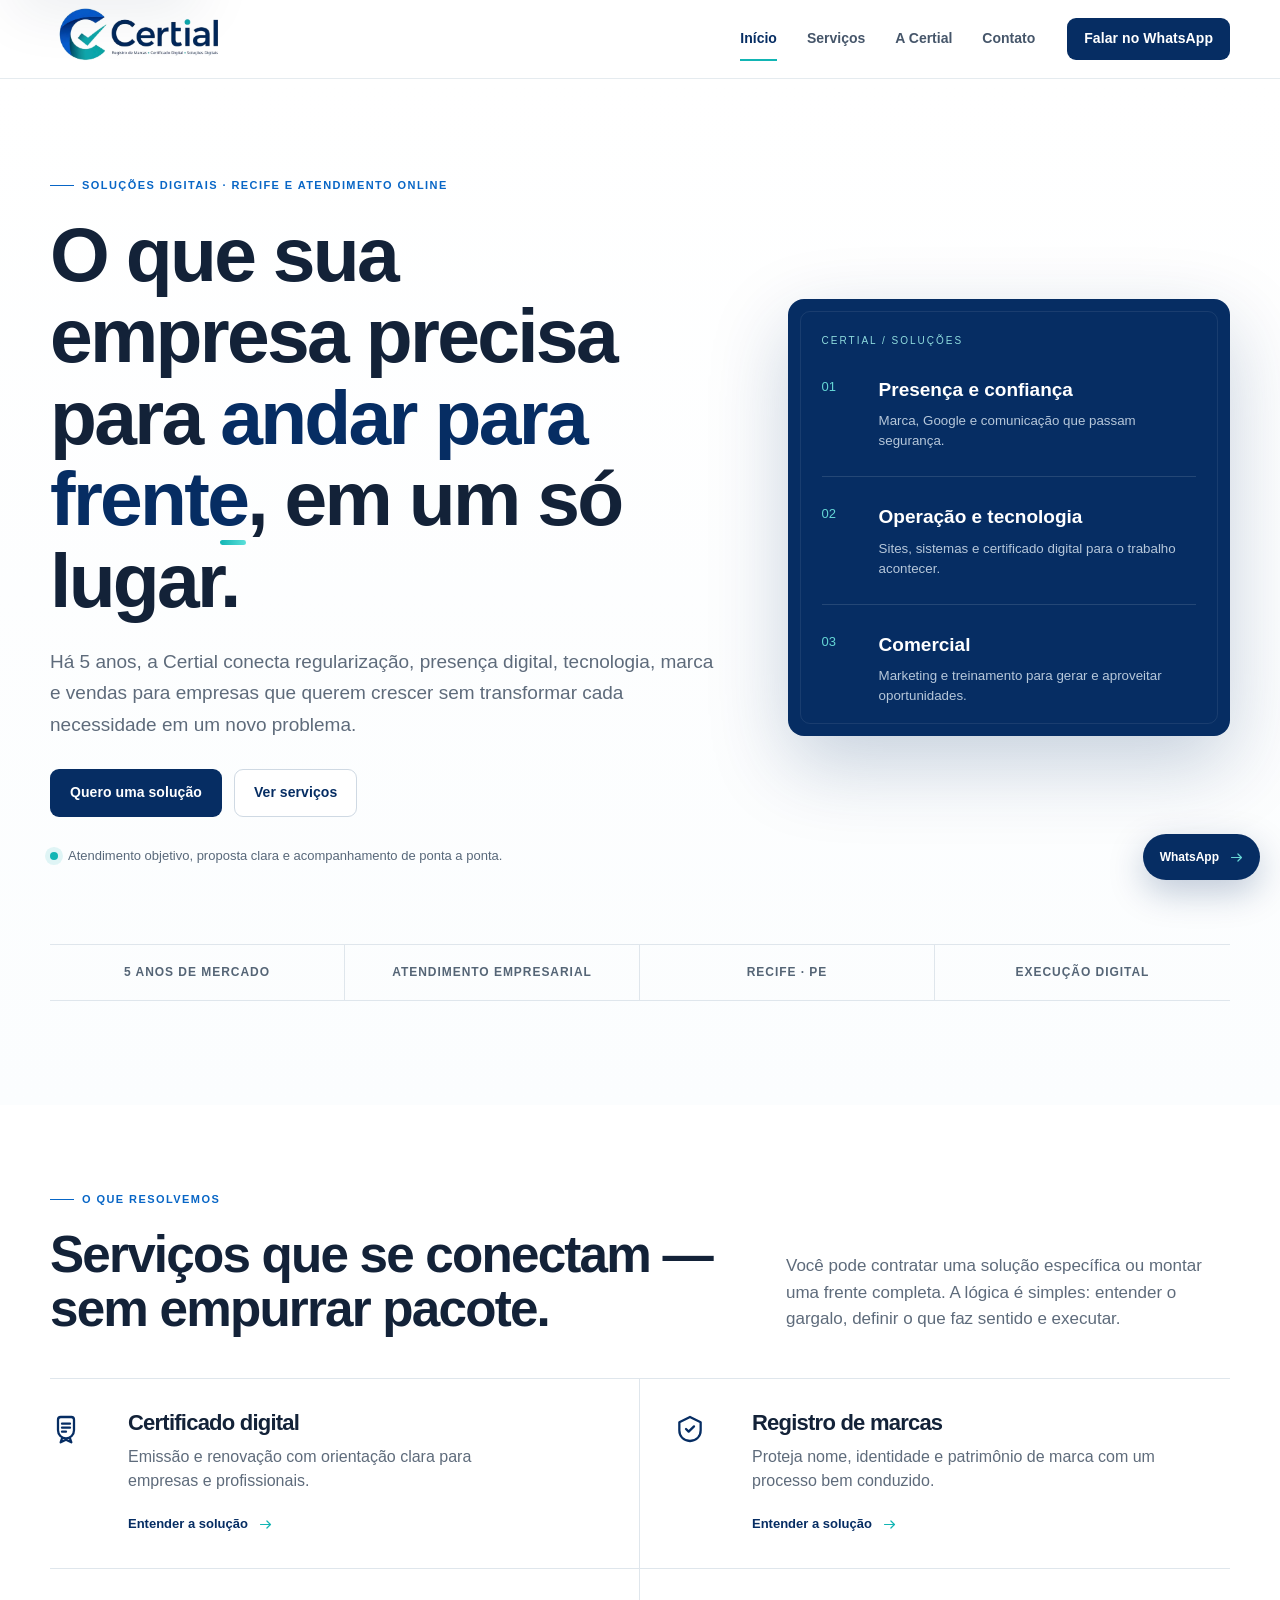
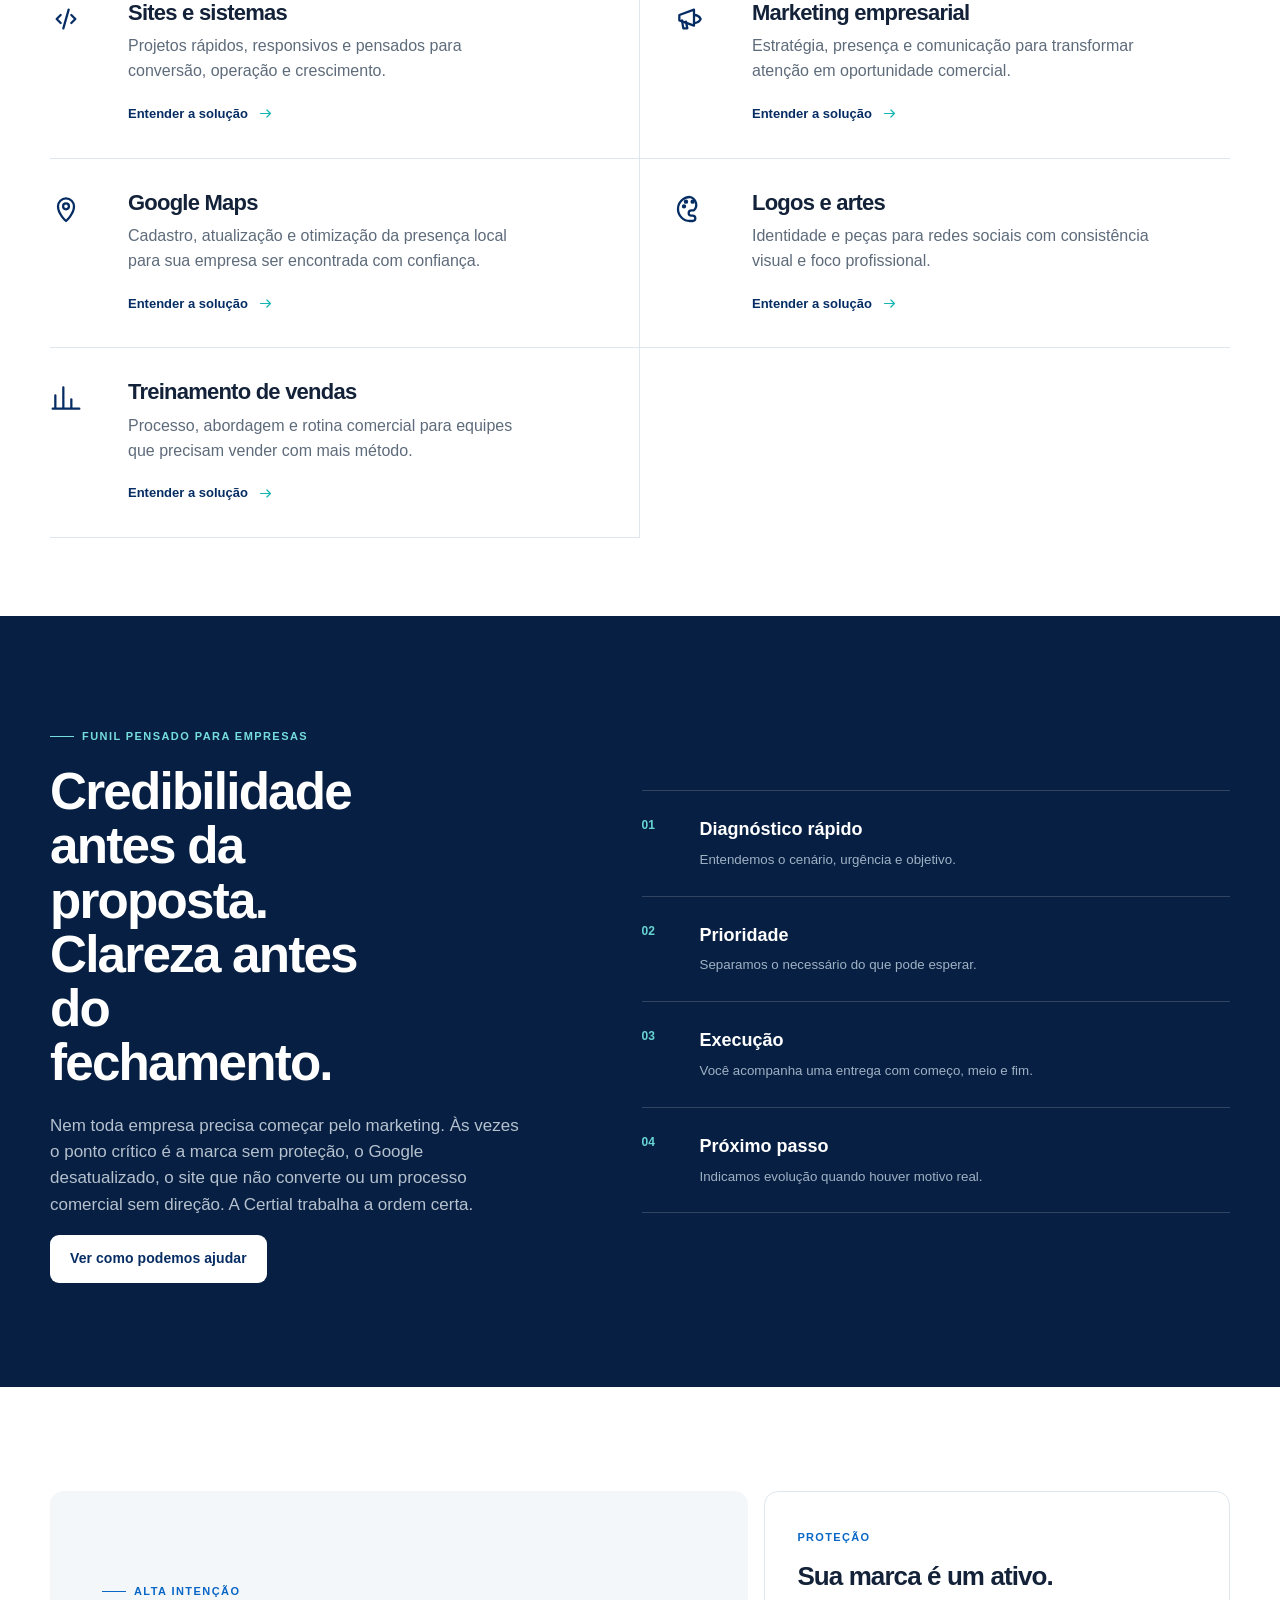
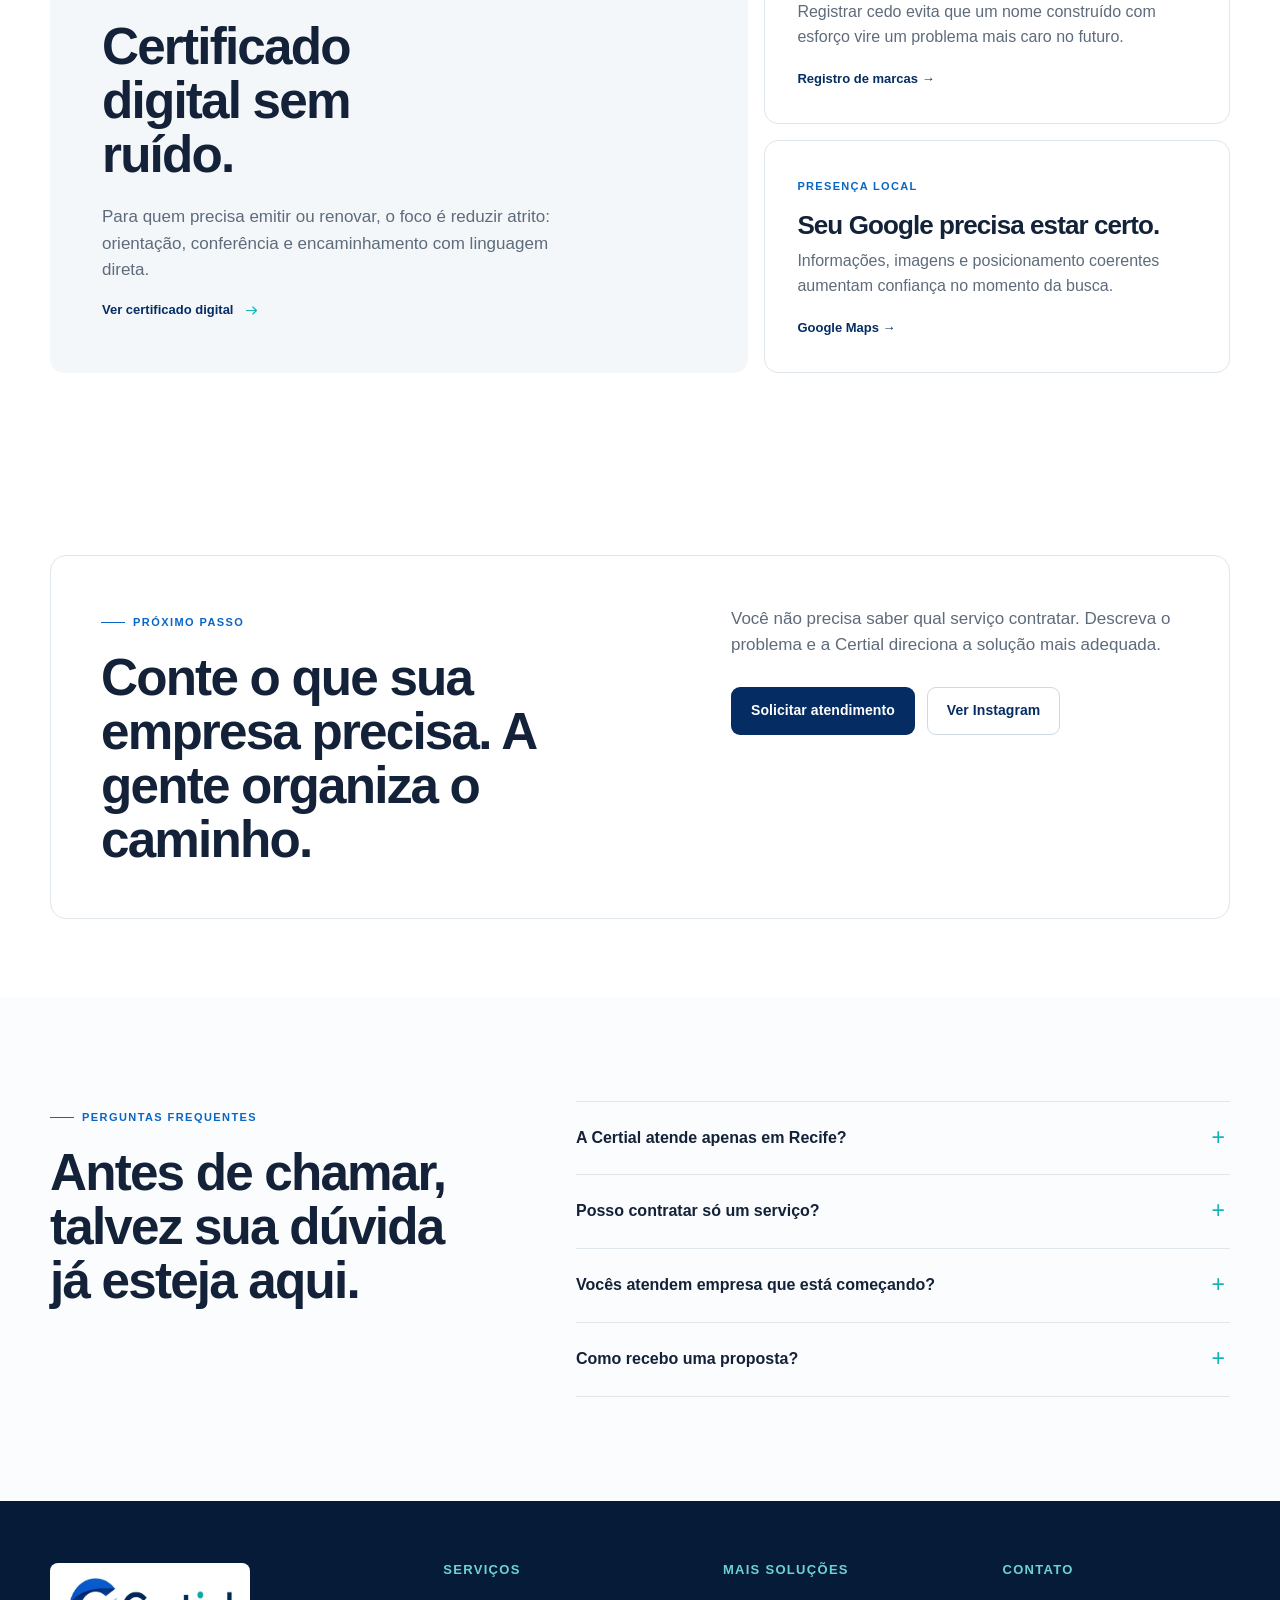
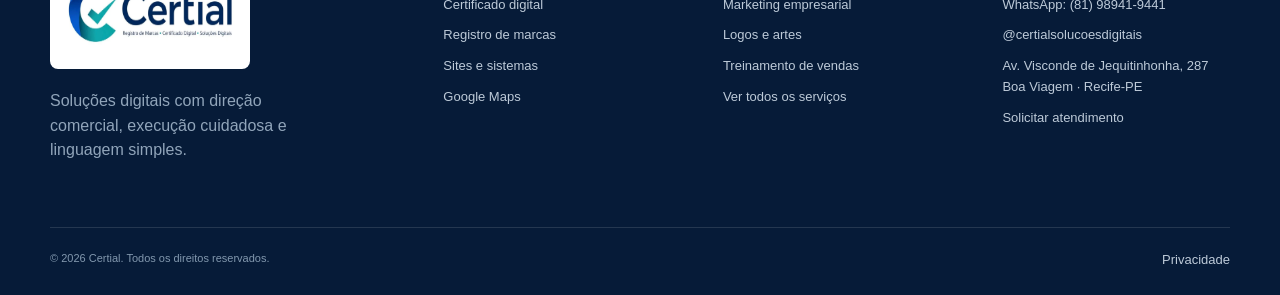
==== index.html @ b818bddf "Add files via upload" ====
<!doctype html>
<html lang="pt-BR">
<head>
  <meta charset="utf-8">
  <meta name="viewport" content="width=device-width, initial-scale=1">
  <title>Certial | Soluções digitais para empresas</title>
  <meta name="description" content="Certificado digital, registro de marcas, sites, sistemas, marketing, Google Maps, identidade visual e treinamento de vendas em uma operação integrada.">
  <meta name="theme-color" content="#062d63">
  <meta name="color-scheme" content="light">
  <link rel="icon" href="favicon.png" type="image/png">
  <link rel="apple-touch-icon" href="icon-192.png">
  <link rel="manifest" href="manifest.webmanifest">
  <link rel="preload" href="logo-transparent.png" as="image">
  <link rel="stylesheet" href="style.css">
  <script type="application/ld+json">{"@context": "https://schema.org", "@type": "ProfessionalService", "name": "Certial", "description": "Soluções digitais: certificado digital, registro de marcas, sites e sistemas, marketing, Google Maps, identidade visual e treinamento de vendas.", "address": {"@type": "PostalAddress", "streetAddress": "Av. Visconde de Jequitinhonha, 287", "addressLocality": "Recife", "addressRegion": "PE", "addressCountry": "BR"}, "sameAs": ["https://www.instagram.com/certialsolucoesdigitais/"], "telephone": "+55 81 98941-9441", "contactPoint": {"@type": "ContactPoint", "telephone": "+55 81 98941-9441", "contactType": "customer service", "availableLanguage": "Portuguese"}}</script>
</head>
<body>
<a class="skip-link" href="#conteudo">Pular para o conteúdo</a>
<header class="site-header" data-header>
  <div class="container nav-shell">
    <a class="brand" href="index.html" aria-label="Certial — início"><img src="logo-transparent.png" alt="Certial" width="270" height="114"></a>
    <nav class="desktop-nav" aria-label="Navegação principal"><a href="index.html" class="is-active">Início</a><a href="servicos.html" class="">Serviços</a><a href="sobre.html" class="">A Certial</a><a href="contato.html" class="">Contato</a></nav>
    <a class="btn btn-primary header-cta" href="https://wa.me/5581989419441?text=Ol%C3%A1%21%20Vim%20pelo%20site%20da%20Certial%20e%20gostaria%20de%20atendimento." target="_blank" rel="noopener">Falar no WhatsApp</a>
    <button class="menu-toggle" type="button" aria-label="Abrir menu" aria-expanded="false" data-menu-toggle><span></span><span></span></button>
  </div>
  <div class="mobile-panel" data-mobile-menu>
    <div class="container mobile-panel-inner"><a href="index.html" class="is-active">Início</a><a href="servicos.html" class="">Serviços</a><a href="sobre.html" class="">A Certial</a><a href="contato.html" class="">Contato</a><a class="btn btn-primary" href="https://wa.me/5581989419441?text=Ol%C3%A1%21%20Vim%20pelo%20site%20da%20Certial%20e%20gostaria%20de%20atendimento." target="_blank" rel="noopener">Falar no WhatsApp</a></div>
  </div>
</header>
<main id="conteudo">
<section class="hero section-pad">
  <div class="container hero-grid">
    <div class="hero-copy reveal">
      <span class="eyebrow">Soluções digitais · Recife e atendimento online</span>
      <h1>O que sua empresa precisa para <em>andar para frente</em>, em um só lugar.</h1>
      <p class="hero-lead">Há 5 anos, a Certial conecta regularização, presença digital, tecnologia, marca e vendas para empresas que querem crescer sem transformar cada necessidade em um novo problema.</p>
      <div class="hero-actions"><a class="btn btn-primary" href="contato.html">Quero uma solução</a><a class="btn btn-ghost" href="#servicos">Ver serviços</a></div>
      <div class="hero-note"><span class="status-dot"></span> Atendimento objetivo, proposta clara e acompanhamento de ponta a ponta.</div>
    </div>
    <div class="hero-panel reveal delay-1" aria-label="Visão geral das soluções">
      <div class="panel-kicker">CERTIAL / SOLUÇÕES</div>
      <div class="panel-focus"><span>01</span><strong>Presença e confiança</strong><small>Marca, Google e comunicação que passam segurança.</small></div>
      <div class="panel-line"></div>
      <div class="panel-focus"><span>02</span><strong>Operação e tecnologia</strong><small>Sites, sistemas e certificado digital para o trabalho acontecer.</small></div>
      <div class="panel-line"></div>
      <div class="panel-focus"><span>03</span><strong>Comercial</strong><small>Marketing e treinamento para gerar e aproveitar oportunidades.</small></div>
    </div>
  </div>
  <div class="container hero-proof reveal delay-2"><span>5 anos de mercado</span><span>Atendimento empresarial</span><span>Recife · PE</span><span>Execução digital</span></div>
</section>

<section class="section-pad compact" id="servicos">
  <div class="container section-heading reveal"><div><span class="eyebrow">O que resolvemos</span><h2>Serviços que se conectam — sem empurrar pacote.</h2></div><p>Você pode contratar uma solução específica ou montar uma frente completa. A lógica é simples: entender o gargalo, definir o que faz sentido e executar.</p></div>
  <div class="container services-grid"><a class="service-card reveal" href="certificado-digital.html"><span class="icon"><svg viewBox="0 0 24 24" aria-hidden="true"><path d="M8 3h8a2 2 0 0 1 2 2v8a6 6 0 1 1-12 0V5a2 2 0 0 1 2-2Z"/><path d="M9 8h6M9 11h6M9 14h3"/><path d="m9 19-1 3 4-2 4 2-1-3"/></svg></span><div><h3>Certificado digital</h3><p>Emissão e renovação com orientação clara para empresas e profissionais.</p><span class="text-link">Entender a solução <span class="icon"><svg viewBox="0 0 24 24" aria-hidden="true"><path d="M5 12h14M14 7l5 5-5 5"/></svg></span></span></div></a><a class="service-card reveal" href="registro-de-marcas.html"><span class="icon"><svg viewBox="0 0 24 24" aria-hidden="true"><path d="M12 3 4 7v6c0 4.6 3.1 7.6 8 8 4.9-.4 8-3.4 8-8V7l-8-4Z"/><path d="m9 12 2 2 4-4"/></svg></span><div><h3>Registro de marcas</h3><p>Proteja nome, identidade e patrimônio de marca com um processo bem conduzido.</p><span class="text-link">Entender a solução <span class="icon"><svg viewBox="0 0 24 24" aria-hidden="true"><path d="M5 12h14M14 7l5 5-5 5"/></svg></span></span></div></a><a class="service-card reveal" href="sites-sistemas.html"><span class="icon"><svg viewBox="0 0 24 24" aria-hidden="true"><path d="m8 9-3 3 3 3M16 9l3 3-3 3M14 5l-4 14"/></svg></span><div><h3>Sites e sistemas</h3><p>Projetos rápidos, responsivos e pensados para conversão, operação e crescimento.</p><span class="text-link">Entender a solução <span class="icon"><svg viewBox="0 0 24 24" aria-hidden="true"><path d="M5 12h14M14 7l5 5-5 5"/></svg></span></span></div></a><a class="service-card reveal" href="marketing.html"><span class="icon"><svg viewBox="0 0 24 24" aria-hidden="true"><path d="M4 13V9l11-4v12L4 13Z"/><path d="M15 9c2 0 4 1 5 3-1 2-3 3-5 3M6 13l1 6h3l-1-5"/></svg></span><div><h3>Marketing empresarial</h3><p>Estratégia, presença e comunicação para transformar atenção em oportunidade comercial.</p><span class="text-link">Entender a solução <span class="icon"><svg viewBox="0 0 24 24" aria-hidden="true"><path d="M5 12h14M14 7l5 5-5 5"/></svg></span></span></div></a><a class="service-card reveal" href="google-maps.html"><span class="icon"><svg viewBox="0 0 24 24" aria-hidden="true"><path d="M12 21s6-5.2 6-11a6 6 0 1 0-12 0c0 5.8 6 11 6 11Z"/><circle cx="12" cy="10" r="2.2"/></svg></span><div><h3>Google Maps</h3><p>Cadastro, atualização e otimização da presença local para sua empresa ser encontrada com confiança.</p><span class="text-link">Entender a solução <span class="icon"><svg viewBox="0 0 24 24" aria-hidden="true"><path d="M5 12h14M14 7l5 5-5 5"/></svg></span></span></div></a><a class="service-card reveal" href="identidade-visual.html"><span class="icon"><svg viewBox="0 0 24 24" aria-hidden="true"><path d="M12 3a9 9 0 1 0 0 18h2a2 2 0 0 0 0-4h-1a2 2 0 0 1 0-4h2a6 6 0 0 0-3-10Z"/><circle cx="7.5" cy="10" r=".8"/><circle cx="9" cy="6.5" r=".8"/><circle cx="14" cy="6.5" r=".8"/></svg></span><div><h3>Logos e artes</h3><p>Identidade e peças para redes sociais com consistência visual e foco profissional.</p><span class="text-link">Entender a solução <span class="icon"><svg viewBox="0 0 24 24" aria-hidden="true"><path d="M5 12h14M14 7l5 5-5 5"/></svg></span></span></div></a><a class="service-card reveal" href="treinamento-vendas.html"><span class="icon"><svg viewBox="0 0 24 24" aria-hidden="true"><path d="M4 20V10M10 20V4M16 20v-7M22 20H2"/></svg></span><div><h3>Treinamento de vendas</h3><p>Processo, abordagem e rotina comercial para equipes que precisam vender com mais método.</p><span class="text-link">Entender a solução <span class="icon"><svg viewBox="0 0 24 24" aria-hidden="true"><path d="M5 12h14M14 7l5 5-5 5"/></svg></span></span></div></a></div>
</section>

<section class="section-pad dark-section">
  <div class="container split-feature">
    <div class="reveal"><span class="eyebrow light">Funil pensado para empresas</span><h2>Credibilidade antes da proposta. Clareza antes do fechamento.</h2><p>Nem toda empresa precisa começar pelo marketing. Às vezes o ponto crítico é a marca sem proteção, o Google desatualizado, o site que não converte ou um processo comercial sem direção. A Certial trabalha a ordem certa.</p><a class="btn btn-light" href="servicos.html">Ver como podemos ajudar</a></div>
    <div class="process-list reveal delay-1">
      <div><b>01</b><span><strong>Diagnóstico rápido</strong><small>Entendemos o cenário, urgência e objetivo.</small></span></div>
      <div><b>02</b><span><strong>Prioridade</strong><small>Separamos o necessário do que pode esperar.</small></span></div>
      <div><b>03</b><span><strong>Execução</strong><small>Você acompanha uma entrega com começo, meio e fim.</small></span></div>
      <div><b>04</b><span><strong>Próximo passo</strong><small>Indicamos evolução quando houver motivo real.</small></span></div>
    </div>
  </div>
</section>

<section class="section-pad">
  <div class="container focus-grid">
    <article class="focus-primary reveal"><span class="eyebrow">Alta intenção</span><h2>Certificado digital sem ruído.</h2><p>Para quem precisa emitir ou renovar, o foco é reduzir atrito: orientação, conferência e encaminhamento com linguagem direta.</p><a class="text-link" href="certificado-digital.html">Ver certificado digital <span class="icon"><svg viewBox="0 0 24 24" aria-hidden="true"><path d="M5 12h14M14 7l5 5-5 5"/></svg></span></a></article>
    <article class="focus-secondary reveal delay-1"><span>Proteção</span><h3>Sua marca é um ativo.</h3><p>Registrar cedo evita que um nome construído com esforço vire um problema mais caro no futuro.</p><a href="registro-de-marcas.html">Registro de marcas →</a></article>
    <article class="focus-secondary reveal delay-2"><span>Presença local</span><h3>Seu Google precisa estar certo.</h3><p>Informações, imagens e posicionamento coerentes aumentam confiança no momento da busca.</p><a href="google-maps.html">Google Maps →</a></article>
  </div>
</section>

<section class="section-pad compact">
 <div class="container two-col-cta reveal">
   <div><span class="eyebrow">Próximo passo</span><h2>Conte o que sua empresa precisa. A gente organiza o caminho.</h2></div>
   <div><p>Você não precisa saber qual serviço contratar. Descreva o problema e a Certial direciona a solução mais adequada.</p><div class="hero-actions"><a class="btn btn-primary" href="contato.html">Solicitar atendimento</a><a class="btn btn-ghost" href="https://www.instagram.com/certialsolucoesdigitais/" target="_blank" rel="noopener">Ver Instagram</a></div></div>
 </div>
</section>

<section class="section-pad faq-section">
  <div class="container faq-wrap">
    <div class="reveal"><span class="eyebrow">Perguntas frequentes</span><h2>Antes de chamar, talvez sua dúvida já esteja aqui.</h2></div>
    <div class="faq-list reveal delay-1">
      <details><summary>A Certial atende apenas em Recife?</summary><p>Não. A base da empresa fica em Boa Viagem, Recife, mas vários serviços podem ser conduzidos de forma digital.</p></details>
      <details><summary>Posso contratar só um serviço?</summary><p>Sim. Cada solução pode ser contratada isoladamente. A combinação de serviços só é sugerida quando fizer sentido para o seu objetivo.</p></details>
      <details><summary>Vocês atendem empresa que está começando?</summary><p>Sim. Também ajudamos negócios em fase inicial a organizar marca, presença digital, site, comunicação e rotina comercial.</p></details>
      <details><summary>Como recebo uma proposta?</summary><p>Entre em contato, explique seu cenário e objetivo. A partir daí a Certial direciona o serviço e os próximos passos.</p></details>
    </div>
  </div>
</section>
</main>
<footer class="site-footer">
  <div class="container footer-grid">
    <div class="footer-brand"><img src="logo.webp" alt="Certial" width="250" height="106"><p>Soluções digitais com direção comercial, execução cuidadosa e linguagem simples.</p></div>
    <div><h3>Serviços</h3><a href="certificado-digital.html">Certificado digital</a><a href="registro-de-marcas.html">Registro de marcas</a><a href="sites-sistemas.html">Sites e sistemas</a><a href="google-maps.html">Google Maps</a></div>
    <div><h3>Mais soluções</h3><a href="marketing.html">Marketing empresarial</a><a href="identidade-visual.html">Logos e artes</a><a href="treinamento-vendas.html">Treinamento de vendas</a><a href="servicos.html">Ver todos os serviços</a></div>
    <div><h3>Contato</h3><a href="https://wa.me/5581989419441?text=Ol%C3%A1%21%20Vim%20pelo%20site%20da%20Certial%20e%20gostaria%20de%20atendimento." target="_blank" rel="noopener">WhatsApp: (81) 98941-9441</a><a href="https://www.instagram.com/certialsolucoesdigitais/" target="_blank" rel="noopener">@certialsolucoesdigitais</a><a href="https://www.google.com/maps/search/?api=1&query=Av.%20Visconde%20de%20Jequitinhonha%20287%2C%20Boa%20Viagem%2C%20Recife%20PE" target="_blank" rel="noopener">Av. Visconde de Jequitinhonha, 287<br>Boa Viagem · Recife-PE</a><a href="contato.html">Solicitar atendimento</a></div>
  </div>
  <div class="container footer-bottom"><span>© <span data-year></span> Certial. Todos os direitos reservados.</span><a href="privacidade.html">Privacidade</a></div>
</footer>
<a class="floating-contact" href="https://wa.me/5581989419441?text=Ol%C3%A1%21%20Vim%20pelo%20site%20da%20Certial%20e%20gostaria%20de%20atendimento." target="_blank" rel="noopener" aria-label="Falar com a Certial pelo WhatsApp"><span>WhatsApp</span><span class="icon"><svg viewBox="0 0 24 24" aria-hidden="true"><path d="M5 12h14M14 7l5 5-5 5"/></svg></span></a>
<script src="script.js" defer></script>
</body>
</html>
---- style.css ----
:root{
  --navy:#062d63;
  --navy-2:#0b3d7a;
  --blue:#0866c6;
  --teal:#12b5b4;
  --ink:#132238;
  --muted:#5e6b7b;
  --line:#dfe6ec;
  --soft:#f4f7f9;
  --white:#fff;
  --radius:14px;
  --shadow:0 20px 60px rgba(15,37,65,.10);
  --container:min(1180px,calc(100% - 40px));
}
*{box-sizing:border-box}
html{scroll-behavior:smooth}
body{margin:0;background:#fff;color:var(--ink);font-family:Inter,ui-sans-serif,-apple-system,BlinkMacSystemFont,"Segoe UI",Roboto,Arial,sans-serif;line-height:1.55;-webkit-font-smoothing:antialiased}
a{color:inherit;text-decoration:none}
img{max-width:100%;display:block}
button,input,select,textarea{font:inherit}
button{color:inherit}
svg{width:100%;height:100%;fill:none;stroke:currentColor;stroke-width:1.7;stroke-linecap:round;stroke-linejoin:round}
::selection{background:#c9efef;color:var(--navy)}
.container{width:var(--container);margin-inline:auto}
.section-pad{padding:104px 0}.section-pad.compact{padding:78px 0}
.skip-link{position:fixed;left:14px;top:14px;z-index:9999;background:#fff;padding:10px 14px;border-radius:8px;transform:translateY(-160%);box-shadow:var(--shadow)}.skip-link:focus{transform:none}
.site-header{position:sticky;top:0;z-index:50;background:rgba(255,255,255,.93);backdrop-filter:blur(14px);border-bottom:1px solid rgba(223,230,236,.8)}
.nav-shell{height:78px;display:flex;align-items:center;gap:32px}.brand{display:flex;align-items:center;margin-right:auto}.brand img{width:177px;height:auto}.desktop-nav{display:flex;gap:30px;align-items:center}.desktop-nav a{font-size:14px;font-weight:650;color:#46566a;position:relative}.desktop-nav a:after{content:"";position:absolute;left:0;right:0;bottom:-11px;height:2px;background:var(--teal);transform:scaleX(0);transform-origin:left;transition:transform .24s}.desktop-nav a:hover:after,.desktop-nav a.is-active:after{transform:scaleX(1)}.desktop-nav a.is-active{color:var(--navy)}
.btn{display:inline-flex;justify-content:center;align-items:center;min-height:48px;padding:0 19px;border-radius:9px;border:1px solid transparent;font-weight:750;font-size:14px;letter-spacing:.005em;cursor:pointer;transition:transform .2s,background .2s,border-color .2s,color .2s}.btn:hover{transform:translateY(-1px)}.btn-primary{background:var(--navy);color:#fff}.btn-primary:hover{background:#0a3a78}.btn-ghost{border-color:#cfd9e3;background:#fff;color:var(--navy)}.btn-ghost:hover{border-color:#9cabb9}.btn-light{background:#fff;color:var(--navy)}.btn-full{width:100%}.header-cta{min-height:42px;padding:0 16px}
.menu-toggle{display:none;border:0;background:transparent;width:44px;height:44px;position:relative}.menu-toggle span{position:absolute;width:21px;height:2px;background:var(--navy);left:12px;transition:.25s}.menu-toggle span:first-child{top:17px}.menu-toggle span:last-child{top:25px}.menu-toggle[aria-expanded="true"] span:first-child{transform:translateY(4px) rotate(45deg)}.menu-toggle[aria-expanded="true"] span:last-child{transform:translateY(-4px) rotate(-45deg)}.mobile-panel{display:none}
.eyebrow{display:inline-flex;align-items:center;gap:8px;text-transform:uppercase;letter-spacing:.13em;font-size:11px;font-weight:850;color:var(--blue);margin-bottom:20px}.eyebrow:before{content:"";width:24px;height:1px;background:currentColor}.eyebrow.light{color:#75dddd}
h1,h2,h3,p{margin-top:0}h1,h2,h3{letter-spacing:-.035em;line-height:1.06}h1{font-size:clamp(44px,6vw,78px);max-width:14ch;margin-bottom:25px}h2{font-size:clamp(34px,4vw,54px);margin-bottom:22px}h3{font-size:22px;margin-bottom:10px}p{color:var(--muted)}
.hero{padding-top:90px;background:linear-gradient(180deg,#fff 0%,#fbfdfe 100%);overflow:hidden}.hero-grid{display:grid;grid-template-columns:minmax(0,1.2fr) minmax(360px,.8fr);gap:74px;align-items:center}.hero h1 em{font-style:normal;color:var(--navy);position:relative}.hero h1 em:after{content:"";position:absolute;left:0;right:3%;bottom:-4px;height:5px;background:linear-gradient(90deg,var(--teal),#5ce0da);border-radius:4px;transform:rotate(-.5deg)}.hero-lead{font-size:19px;line-height:1.65;max-width:690px}.hero-actions{display:flex;gap:12px;flex-wrap:wrap;margin-top:29px}.hero-note{margin-top:29px;font-size:13px;color:#58687a;display:flex;gap:10px;align-items:center}.status-dot{width:8px;height:8px;border-radius:50%;background:var(--teal);box-shadow:0 0 0 5px rgba(18,181,180,.12)}
.hero-panel{background:var(--navy);color:#fff;padding:34px 34px 30px;border-radius:16px;box-shadow:0 28px 80px rgba(6,45,99,.22);position:relative}.hero-panel:before{content:"";position:absolute;inset:12px;border:1px solid rgba(255,255,255,.08);border-radius:10px;pointer-events:none}.panel-kicker{font-size:10px;letter-spacing:.2em;color:#8fdcde;margin-bottom:26px}.panel-focus{display:grid;grid-template-columns:43px 1fr;gap:2px 14px;position:relative;z-index:1}.panel-focus span{grid-row:1/3;font-size:13px;color:#65d6d5;padding-top:2px}.panel-focus strong{font-size:19px}.panel-focus small{color:#b6c7da;line-height:1.5;margin-top:5px}.panel-line{height:1px;background:rgba(255,255,255,.12);margin:25px 0}
.hero-proof{display:grid;grid-template-columns:repeat(4,1fr);margin-top:78px;border-top:1px solid var(--line);border-bottom:1px solid var(--line)}.hero-proof span{padding:18px 20px;text-align:center;border-right:1px solid var(--line);font-size:12px;text-transform:uppercase;letter-spacing:.08em;font-weight:750;color:#556576}.hero-proof span:last-child{border-right:0}
.section-heading{display:grid;grid-template-columns:1.2fr .8fr;gap:70px;align-items:end;margin-bottom:42px}.section-heading h2{margin-bottom:0}.section-heading>p{font-size:17px;max-width:520px;margin-bottom:4px}
.services-grid{display:grid;grid-template-columns:repeat(2,1fr);border-top:1px solid var(--line)}.service-card{display:grid;grid-template-columns:56px 1fr;gap:22px;padding:32px 25px 32px 0;border-bottom:1px solid var(--line);transition:padding-left .22s,background .22s}.service-card:nth-child(odd){border-right:1px solid var(--line);padding-right:34px}.service-card:nth-child(even){padding-left:34px}.service-card:hover{background:#f8fafb}.icon{width:28px;height:28px;display:inline-flex;color:var(--teal);flex:0 0 auto}.service-card>.icon{width:32px;height:32px;color:var(--navy);margin-top:2px}.service-card p{margin-bottom:17px;max-width:46ch}.text-link{display:inline-flex;align-items:center;gap:9px;color:var(--navy);font-size:13px;font-weight:800}.text-link .icon{width:17px;height:17px}.services-grid-wide{grid-template-columns:repeat(2,1fr)}
.dark-section{background:#071f42;color:#fff}.dark-section p{color:#b5c1ce}.split-feature{display:grid;grid-template-columns:.9fr 1.1fr;gap:110px;align-items:center}.split-feature h2{max-width:12ch}.split-feature p{font-size:17px;max-width:54ch}.process-list{border-top:1px solid rgba(255,255,255,.17)}.process-list>div{display:grid;grid-template-columns:58px 1fr;padding:25px 0;border-bottom:1px solid rgba(255,255,255,.17)}.process-list b{font-size:12px;color:#68d4d3}.process-list span{display:grid;gap:6px}.process-list strong{font-size:18px}.process-list small{color:#9fb1c4}
.focus-grid{display:grid;grid-template-columns:1.2fr .8fr;grid-template-rows:auto auto;gap:16px}.focus-primary{grid-row:1/3;background:var(--soft);padding:52px;border-radius:14px;min-height:460px;display:flex;flex-direction:column;justify-content:flex-end}.focus-primary h2{max-width:10ch}.focus-primary p{font-size:17px;max-width:50ch}.focus-secondary{border:1px solid var(--line);padding:32px;border-radius:14px}.focus-secondary>span{font-size:11px;text-transform:uppercase;letter-spacing:.12em;color:var(--blue);font-weight:800}.focus-secondary h3{font-size:26px;margin-top:14px}.focus-secondary a{font-size:13px;color:var(--navy);font-weight:800}.two-col-cta{display:grid;grid-template-columns:1fr .8fr;gap:70px;padding:50px;border:1px solid var(--line);border-radius:16px}.two-col-cta h2{margin-bottom:0}.two-col-cta p{font-size:17px}
.faq-section{background:#fbfcfd}.faq-wrap{display:grid;grid-template-columns:.8fr 1.2fr;gap:90px}.faq-list{border-top:1px solid var(--line)}details{border-bottom:1px solid var(--line);padding:0}summary{list-style:none;cursor:pointer;font-weight:780;padding:24px 38px 24px 0;position:relative}summary::-webkit-details-marker{display:none}summary:after{content:"+";position:absolute;right:5px;font-size:23px;font-weight:400;top:18px;color:var(--teal)}details[open] summary:after{content:"−"}details p{padding:0 40px 22px 0;margin:0;max-width:62ch}
.page-hero{padding-top:95px;padding-bottom:68px;background:#f8fafc}.narrow-left{max-width:980px;margin-left:max(20px,calc((100vw - 1180px)/2))}.narrow-left h1{font-size:clamp(46px,6vw,74px);max-width:16ch}.narrow-left p{font-size:19px;max-width:60ch}.decision-grid{display:grid;grid-template-columns:1fr .8fr;gap:100px;align-items:center}.decision-grid p{font-size:17px}.soft-section{background:var(--soft)}.matrix{display:grid;grid-template-columns:repeat(3,1fr);border-top:1px solid var(--line);border-left:1px solid var(--line)}.matrix>div{padding:30px;border-right:1px solid var(--line);border-bottom:1px solid var(--line);min-height:135px;display:flex;flex-direction:column;justify-content:space-between}.matrix span{font-size:12px;color:var(--muted)}.matrix strong{font-size:18px;color:var(--navy)}
.service-hero{padding-top:92px;background:linear-gradient(180deg,#fff,#f7fafc)}.service-hero-grid{display:grid;grid-template-columns:1.05fr .65fr;gap:95px;align-items:center}.service-hero h1{max-width:13ch}.service-hero p{font-size:19px;max-width:60ch}.service-symbol{background:var(--navy);min-height:390px;border-radius:16px;padding:40px;color:#fff;display:flex;flex-direction:column;justify-content:flex-end;position:relative;overflow:hidden}.service-symbol:before{content:"";position:absolute;width:250px;height:250px;border-radius:50%;background:rgba(18,181,180,.18);right:-80px;top:-80px}.service-symbol>.icon{position:absolute;right:40px;top:40px;width:86px;height:86px;color:#58d4d2;opacity:.9}.service-symbol span{font-size:11px;letter-spacing:.2em;color:#64d6d3}.service-symbol small{font-size:28px;max-width:10ch;font-weight:750;line-height:1.06;margin-top:10px}.service-detail-grid{display:grid;grid-template-columns:.9fr 1.1fr;gap:100px;align-items:start}.service-detail-grid h2{font-size:40px;max-width:14ch}.benefit-list{list-style:none;margin:0;padding:0;border-top:1px solid var(--line)}.benefit-list li{display:flex;gap:15px;align-items:flex-start;padding:22px 0;border-bottom:1px solid var(--line);font-weight:670}.benefit-list .icon{width:21px;height:21px;margin-top:1px}.mini-callout{padding:34px;border:1px solid #cfdce4;border-radius:14px;background:#fff}.mini-callout strong{font-size:20px}.mini-callout p{margin:10px 0 0}.steps-horizontal{display:grid;grid-template-columns:repeat(3,1fr);border-top:1px solid var(--line);border-left:1px solid var(--line)}.steps-horizontal>div{padding:30px;min-height:160px;border-right:1px solid var(--line);border-bottom:1px solid var(--line);display:flex;flex-direction:column;justify-content:space-between}.steps-horizontal b{font-size:12px;color:var(--teal)}.steps-horizontal span{font-size:19px;font-weight:750;max-width:16ch}.final-cta{padding:48px 54px;background:var(--navy);border-radius:16px;color:#fff;display:flex;align-items:center;justify-content:space-between;gap:30px}.final-cta h2{font-size:43px;margin-bottom:10px}.final-cta p{color:#c4d0dc;margin-bottom:0}
.about-statement{display:grid;grid-template-columns:.55fr 1fr;gap:90px;align-items:start}.big-number{font-size:150px;line-height:.8;font-weight:850;letter-spacing:-.08em;color:var(--navy)}.big-number span{display:block;font-size:15px;letter-spacing:.02em;margin:20px 0 0 9px;color:var(--teal)}.about-statement h2{max-width:12ch}.about-statement p{font-size:17px;max-width:62ch}.principles{display:grid;grid-template-columns:.8fr 1.2fr;gap:80px}.principle-grid{display:grid;grid-template-columns:repeat(3,1fr);border-top:1px solid rgba(255,255,255,.2);border-left:1px solid rgba(255,255,255,.2)}.principle-grid article{padding:28px;border-right:1px solid rgba(255,255,255,.2);border-bottom:1px solid rgba(255,255,255,.2)}.principle-grid b{color:#5bd2d0;font-size:12px}.principle-grid h3{margin-top:35px}.principle-grid p{font-size:14px}.location-card{display:grid;grid-template-columns:1fr .7fr;border:1px solid var(--line);border-radius:16px;overflow:hidden}.location-card>div:first-child{padding:50px}.location-visual{background:var(--soft);padding:48px;display:flex;flex-direction:column;justify-content:space-between;min-height:320px}.location-visual span{font-size:12px;letter-spacing:.18em;color:var(--teal);font-weight:800}.location-visual strong{font-size:40px;line-height:1.05;color:var(--navy);letter-spacing:-.04em}.location-visual small{color:var(--muted)}
.contact-hero{padding-top:92px}.contact-grid{display:grid;grid-template-columns:.85fr 1.15fr;gap:90px;align-items:start}.contact-grid h1{font-size:clamp(45px,5vw,68px);max-width:11ch}.contact-grid>div>p{font-size:18px;max-width:54ch}.contact-meta{display:grid;gap:12px;margin-top:40px}.contact-meta a{padding:18px 0;border-top:1px solid var(--line);display:grid;gap:4px}.contact-meta span{font-size:11px;text-transform:uppercase;letter-spacing:.1em;color:var(--muted)}.contact-meta strong{color:var(--navy)}.lead-form{background:#f7f9fb;border:1px solid var(--line);padding:34px;border-radius:14px;display:grid;gap:18px}.lead-form label{display:grid;gap:8px;font-size:13px;font-weight:750}.lead-form input,.lead-form select,.lead-form textarea{width:100%;border:1px solid #ccd7e1;background:#fff;border-radius:9px;padding:13px 14px;outline:none;transition:border-color .2s,box-shadow .2s;color:var(--ink)}.lead-form input:focus,.lead-form select:focus,.lead-form textarea:focus{border-color:#66a8d9;box-shadow:0 0 0 3px rgba(8,102,198,.09)}.lead-form textarea{resize:vertical}.lead-form small{font-size:11px;color:#718092;line-height:1.5}.modal{position:fixed;inset:0;display:none;z-index:100}.modal.is-open{display:block}.modal-backdrop{position:absolute;inset:0;background:rgba(4,17,36,.62);backdrop-filter:blur(4px)}.modal-card{position:relative;z-index:1;width:min(620px,calc(100% - 32px));margin:8vh auto;background:#fff;border-radius:14px;padding:34px;box-shadow:0 30px 90px rgba(0,0,0,.25)}.modal-close{position:absolute;right:14px;top:10px;background:transparent;border:0;font-size:30px;cursor:pointer}.modal-card h2{font-size:34px}.modal-card textarea{width:100%;padding:14px;border:1px solid var(--line);border-radius:8px;background:#f7f9fb;color:var(--ink);resize:none}.modal-actions{display:flex;gap:10px;margin-top:16px}.copy-status{font-size:12px;margin:10px 0 0;color:var(--teal);min-height:18px}.prose{max-width:760px}.prose h2{font-size:28px;margin-top:40px}.prose p{font-size:17px}.not-found{min-height:65vh;display:flex;align-items:center}.not-found h1{max-width:10ch}.not-found p{font-size:18px}
.site-footer{background:#061b38;color:#fff;padding:62px 0 24px}.footer-grid{display:grid;grid-template-columns:1.5fr repeat(3,1fr);gap:52px}.footer-brand img{width:200px;background:#fff;border-radius:8px;padding:7px 9px}.footer-brand p{max-width:32ch;color:#91a5ba;margin-top:20px}.site-footer h3{font-size:13px;text-transform:uppercase;letter-spacing:.1em;color:#6bd4d1;margin-bottom:18px}.site-footer a{display:block;color:#bdcad8;font-size:13px;margin:10px 0;line-height:1.6}.site-footer a:hover{color:#fff}.footer-bottom{border-top:1px solid rgba(255,255,255,.12);margin-top:48px;padding-top:22px;display:flex;justify-content:space-between;gap:20px;color:#8298ae;font-size:11px}.footer-bottom a{margin:0}.floating-contact{position:fixed;right:20px;bottom:20px;z-index:40;background:var(--navy);color:#fff;display:flex;align-items:center;gap:9px;height:46px;padding:0 15px 0 17px;border-radius:30px;box-shadow:0 12px 35px rgba(6,45,99,.25);font-size:12px;font-weight:800}.floating-contact .icon{width:17px;height:17px;color:#68d8d6}
.reveal{opacity:0;transform:translateY(18px);transition:opacity .7s ease,transform .7s ease}.reveal.is-visible{opacity:1;transform:none}.delay-1{transition-delay:.08s}.delay-2{transition-delay:.16s}
@media (max-width:980px){
  :root{--container:min(100% - 32px,760px)}.section-pad{padding:78px 0}.section-pad.compact{padding:62px 0}.desktop-nav,.header-cta{display:none}.menu-toggle{display:block}.mobile-panel{display:block;max-height:0;overflow:hidden;background:#fff;border-top:1px solid transparent;transition:max-height .35s ease,border-color .35s}.mobile-panel.is-open{max-height:420px;border-color:var(--line)}.mobile-panel-inner{padding:18px 0 22px;display:grid;gap:6px}.mobile-panel a:not(.btn){padding:12px 0;border-bottom:1px solid #edf1f4;font-weight:700}.mobile-panel .btn{margin-top:10px}.hero-grid,.service-hero-grid,.contact-grid{grid-template-columns:1fr;gap:48px}.hero-panel{max-width:620px}.hero-proof{grid-template-columns:repeat(2,1fr)}.hero-proof span:nth-child(2){border-right:0}.hero-proof span:nth-child(-n+2){border-bottom:1px solid var(--line)}.section-heading,.split-feature,.decision-grid,.service-detail-grid,.about-statement,.principles,.faq-wrap,.two-col-cta{grid-template-columns:1fr;gap:42px}.services-grid{grid-template-columns:1fr}.service-card:nth-child(odd){border-right:0;padding-right:0}.service-card:nth-child(even){padding-left:0}.focus-grid{grid-template-columns:1fr;grid-template-rows:auto}.focus-primary{grid-row:auto;min-height:380px}.matrix{grid-template-columns:repeat(2,1fr)}.steps-horizontal{grid-template-columns:1fr}.final-cta{align-items:flex-start;flex-direction:column}.principle-grid{grid-template-columns:1fr}.location-card{grid-template-columns:1fr}.footer-grid{grid-template-columns:1.4fr 1fr 1fr}.footer-grid>div:last-child{grid-column:1/-1}.narrow-left{margin-inline:auto;width:var(--container);max-width:none}
}
@media (max-width:640px){
  :root{--container:calc(100% - 28px)}.nav-shell{height:68px}.brand img{width:155px}.section-pad{padding:62px 0}.section-pad.compact{padding:52px 0}h1{font-size:43px}h2{font-size:34px}.hero{padding-top:60px}.hero h1{font-size:48px}.hero-lead,.narrow-left p,.service-hero p{font-size:17px}.hero-panel{padding:28px 24px}.hero-proof{margin-top:52px}.hero-proof span{padding:15px 8px;font-size:10px}.section-heading{margin-bottom:26px}.service-card{grid-template-columns:44px 1fr;padding-top:25px;padding-bottom:25px}.focus-primary{padding:32px;min-height:340px}.focus-secondary{padding:26px}.two-col-cta{padding:30px}.matrix{grid-template-columns:1fr}.matrix>div{min-height:110px}.service-symbol{min-height:300px;padding:28px}.service-symbol>.icon{width:68px;height:68px;right:28px;top:28px}.service-detail-grid h2{font-size:34px}.steps-horizontal>div{min-height:125px}.final-cta{padding:34px 28px}.final-cta h2{font-size:34px}.big-number{font-size:110px}.principle-grid{display:block;border-left:1px solid rgba(255,255,255,.2)}.location-card>div:first-child,.location-visual{padding:32px}.contact-grid{gap:44px}.lead-form{padding:24px 18px}.modal-card{padding:28px 20px}.modal-actions{flex-direction:column}.footer-grid{grid-template-columns:1fr 1fr;gap:34px}.footer-brand{grid-column:1/-1}.footer-grid>div:last-child{grid-column:auto}.footer-bottom{flex-direction:column}.floating-contact span{display:none}.floating-contact{width:48px;height:48px;padding:0;justify-content:center}.floating-contact .icon{width:20px;height:20px}.floating-contact{right:14px;bottom:14px}
}
@media (prefers-reduced-motion:reduce){html{scroll-behavior:auto}.reveal{opacity:1;transform:none;transition:none}.btn,.desktop-nav a:after,.mobile-panel{transition:none}}
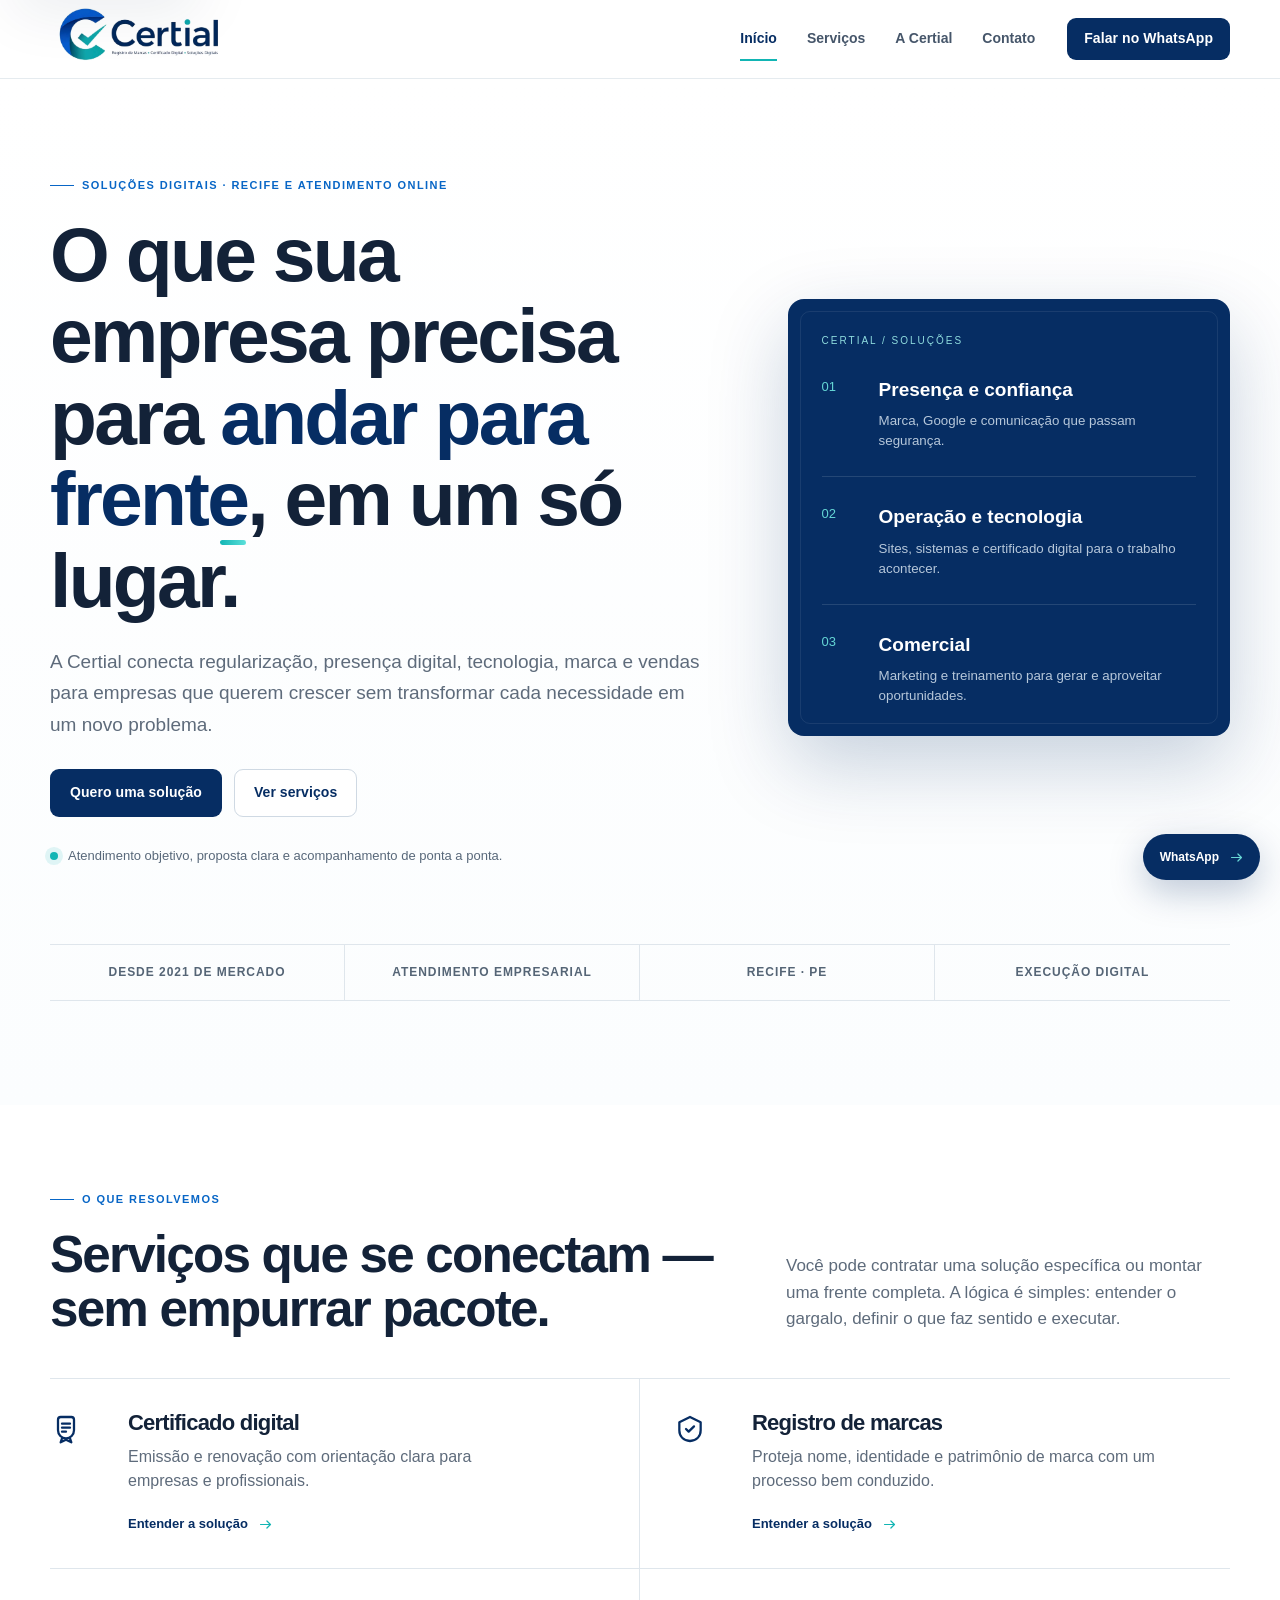
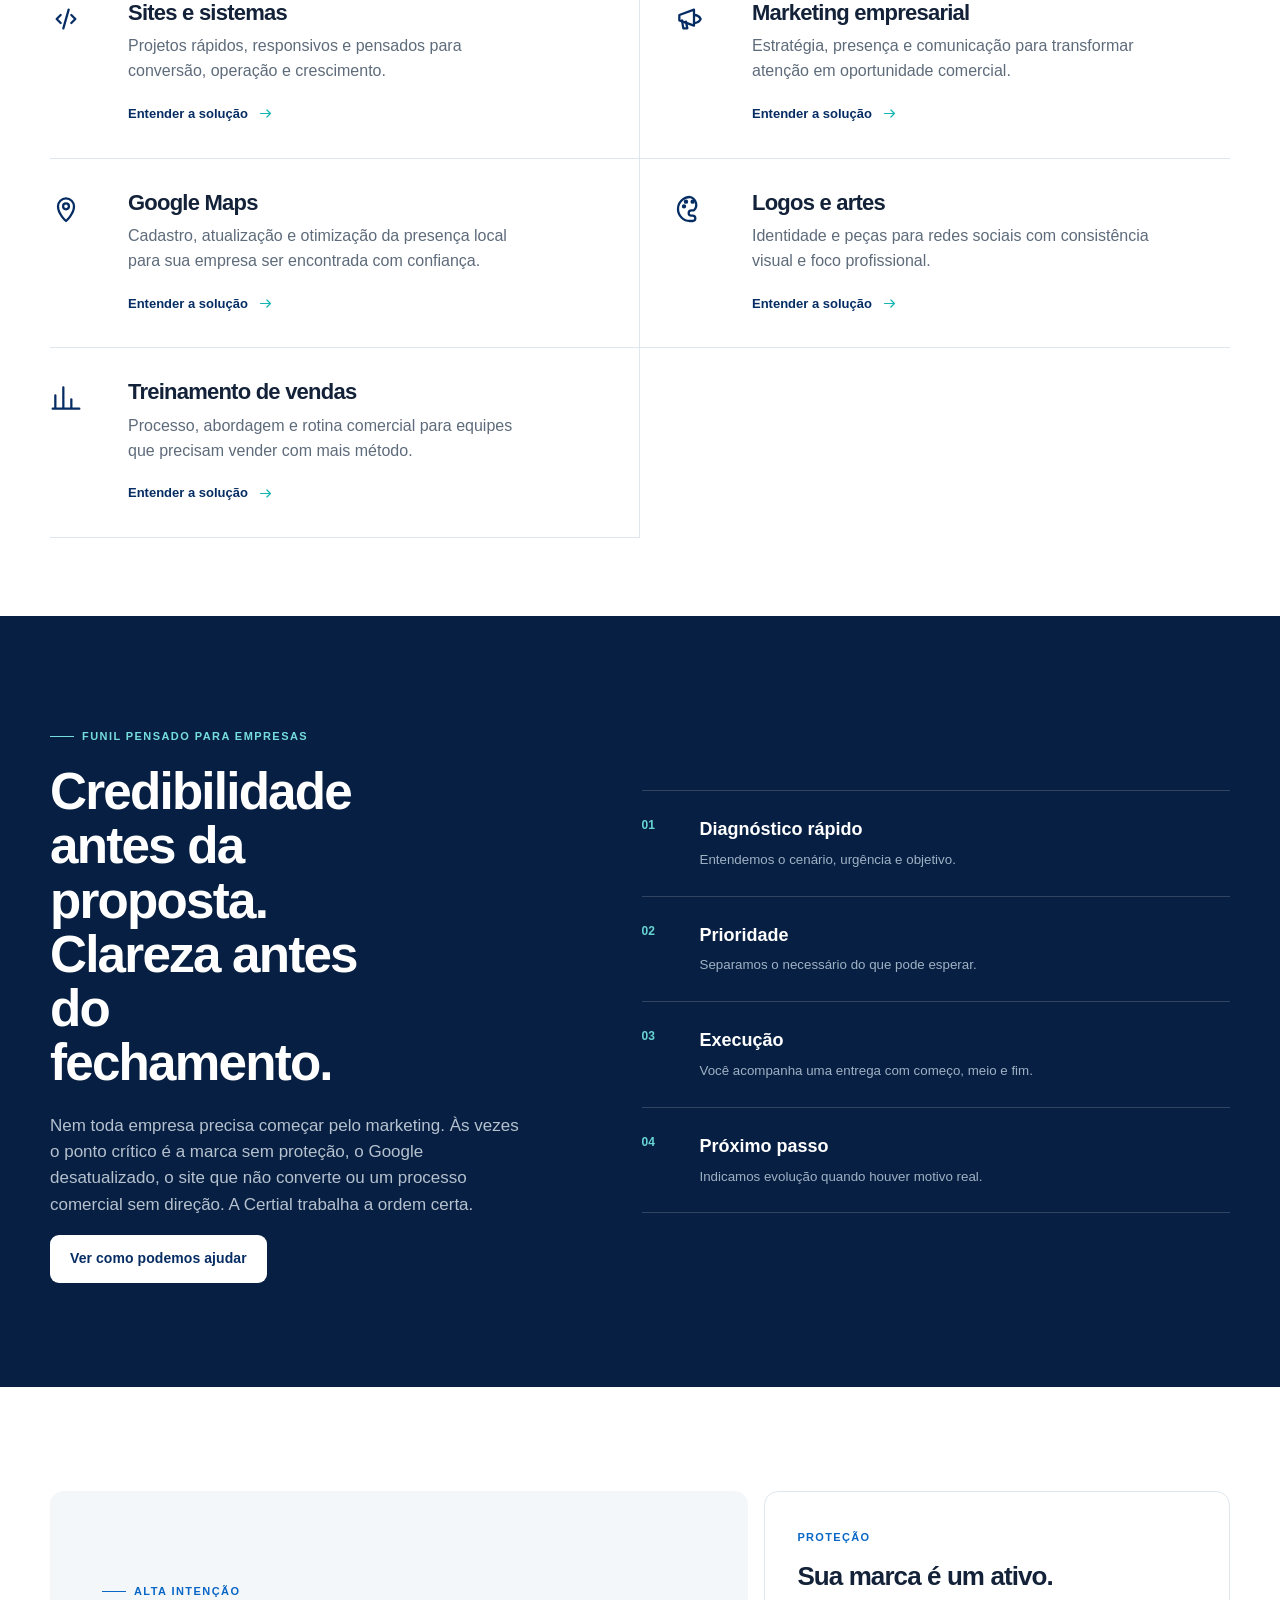
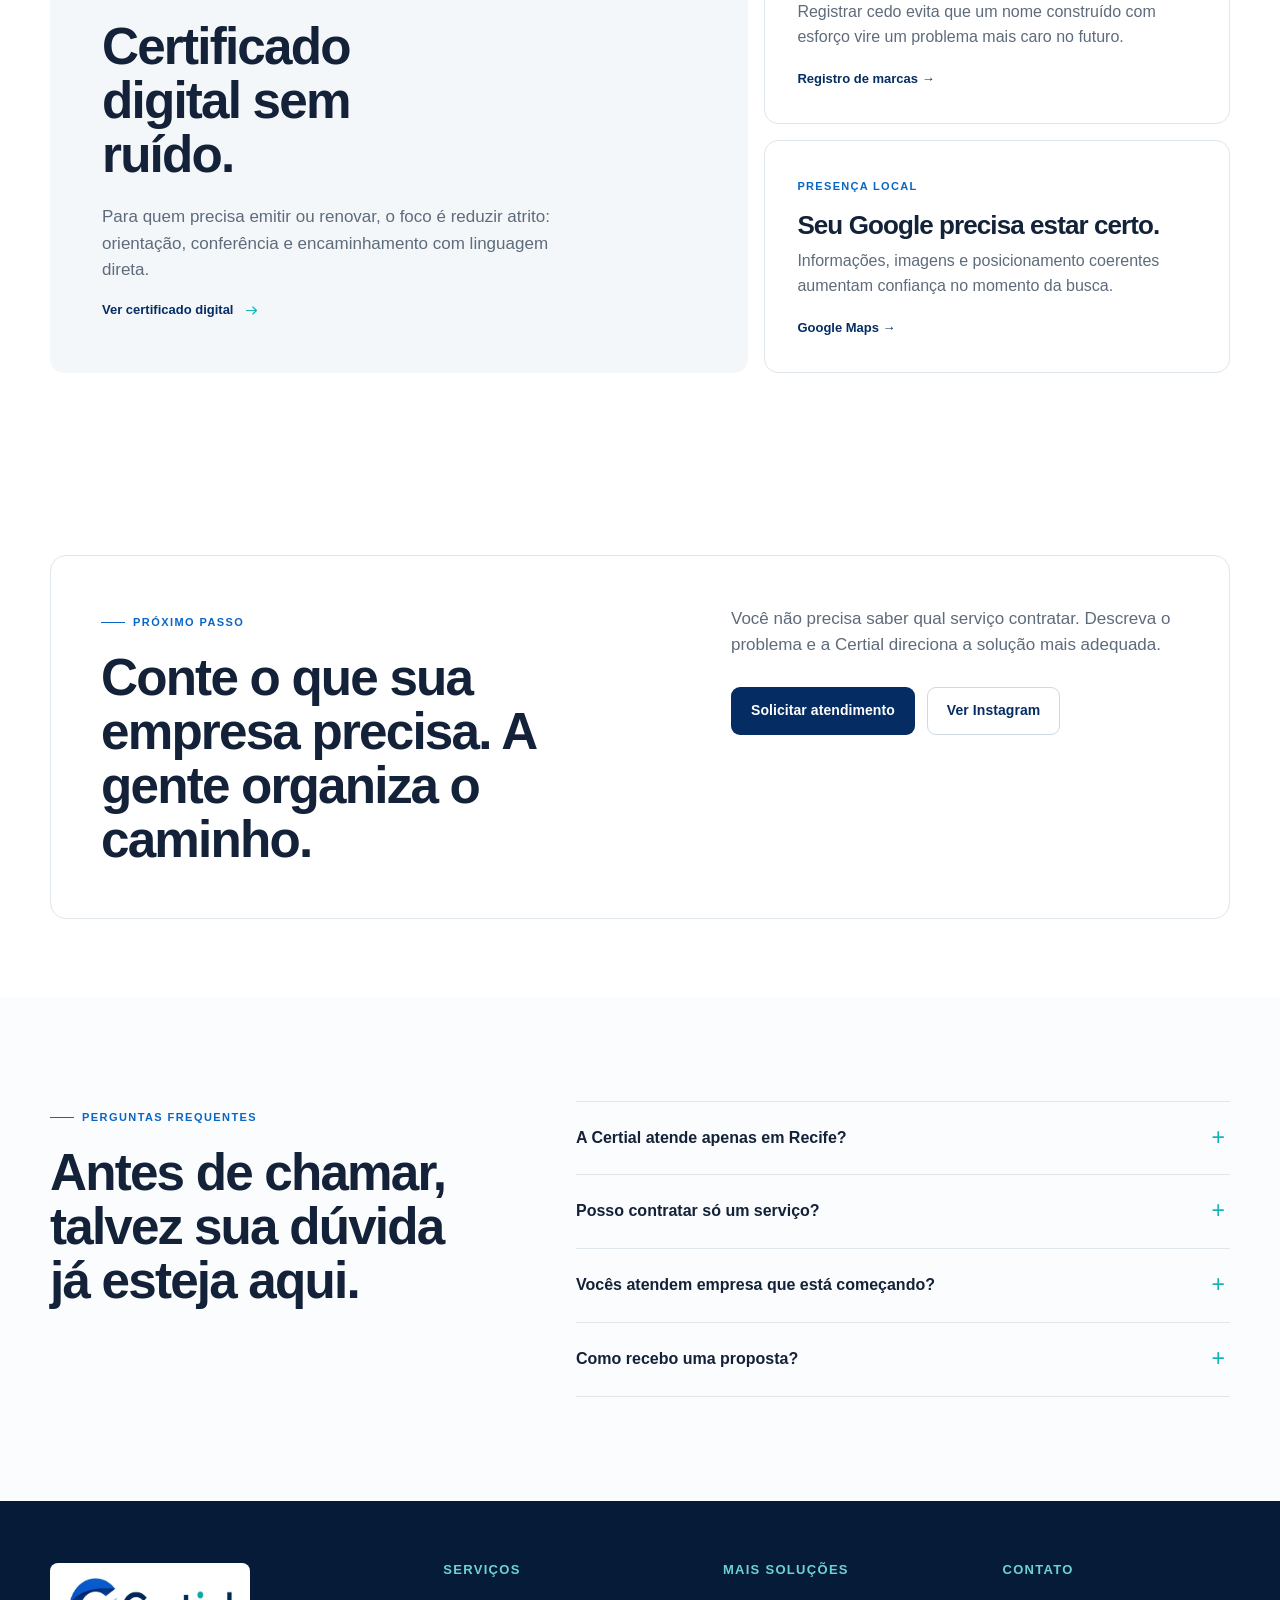
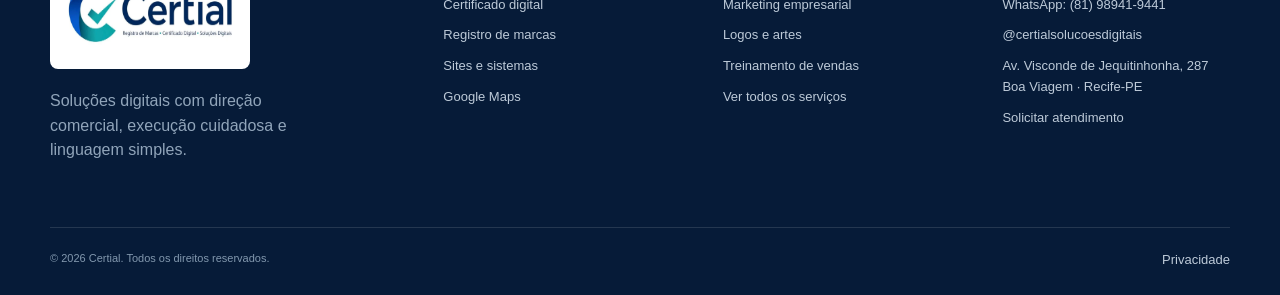
==== commit 91a5775c: "Add files via upload" ====
--- a/index.html
+++ b/index.html
@@ -3,7 +3,7 @@
 <head>
   <meta charset="utf-8">
   <meta name="viewport" content="width=device-width, initial-scale=1">
-  <title>Certial | Soluções digitais para empresas</title>
+  <title>Certial</title>
   <meta name="description" content="Certificado digital, registro de marcas, sites, sistemas, marketing, Google Maps, identidade visual e treinamento de vendas em uma operação integrada.">
   <meta name="theme-color" content="#062d63">
   <meta name="color-scheme" content="light">
@@ -33,7 +33,7 @@
     <div class="hero-copy reveal">
       <span class="eyebrow">Soluções digitais · Recife e atendimento online</span>
       <h1>O que sua empresa precisa para <em>andar para frente</em>, em um só lugar.</h1>
-      <p class="hero-lead">Há 5 anos, a Certial conecta regularização, presença digital, tecnologia, marca e vendas para empresas que querem crescer sem transformar cada necessidade em um novo problema.</p>
+      <p class="hero-lead">A Certial conecta regularização, presença digital, tecnologia, marca e vendas para empresas que querem crescer sem transformar cada necessidade em um novo problema.</p>
       <div class="hero-actions"><a class="btn btn-primary" href="contato.html">Quero uma solução</a><a class="btn btn-ghost" href="#servicos">Ver serviços</a></div>
       <div class="hero-note"><span class="status-dot"></span> Atendimento objetivo, proposta clara e acompanhamento de ponta a ponta.</div>
     </div>
@@ -46,7 +46,7 @@
       <div class="panel-focus"><span>03</span><strong>Comercial</strong><small>Marketing e treinamento para gerar e aproveitar oportunidades.</small></div>
     </div>
   </div>
-  <div class="container hero-proof reveal delay-2"><span>5 anos de mercado</span><span>Atendimento empresarial</span><span>Recife · PE</span><span>Execução digital</span></div>
+  <div class="container hero-proof reveal delay-2"><span>Desde 2021 de mercado</span><span>Atendimento empresarial</span><span>Recife · PE</span><span>Execução digital</span></div>
 </section>
 
 <section class="section-pad compact" id="servicos">
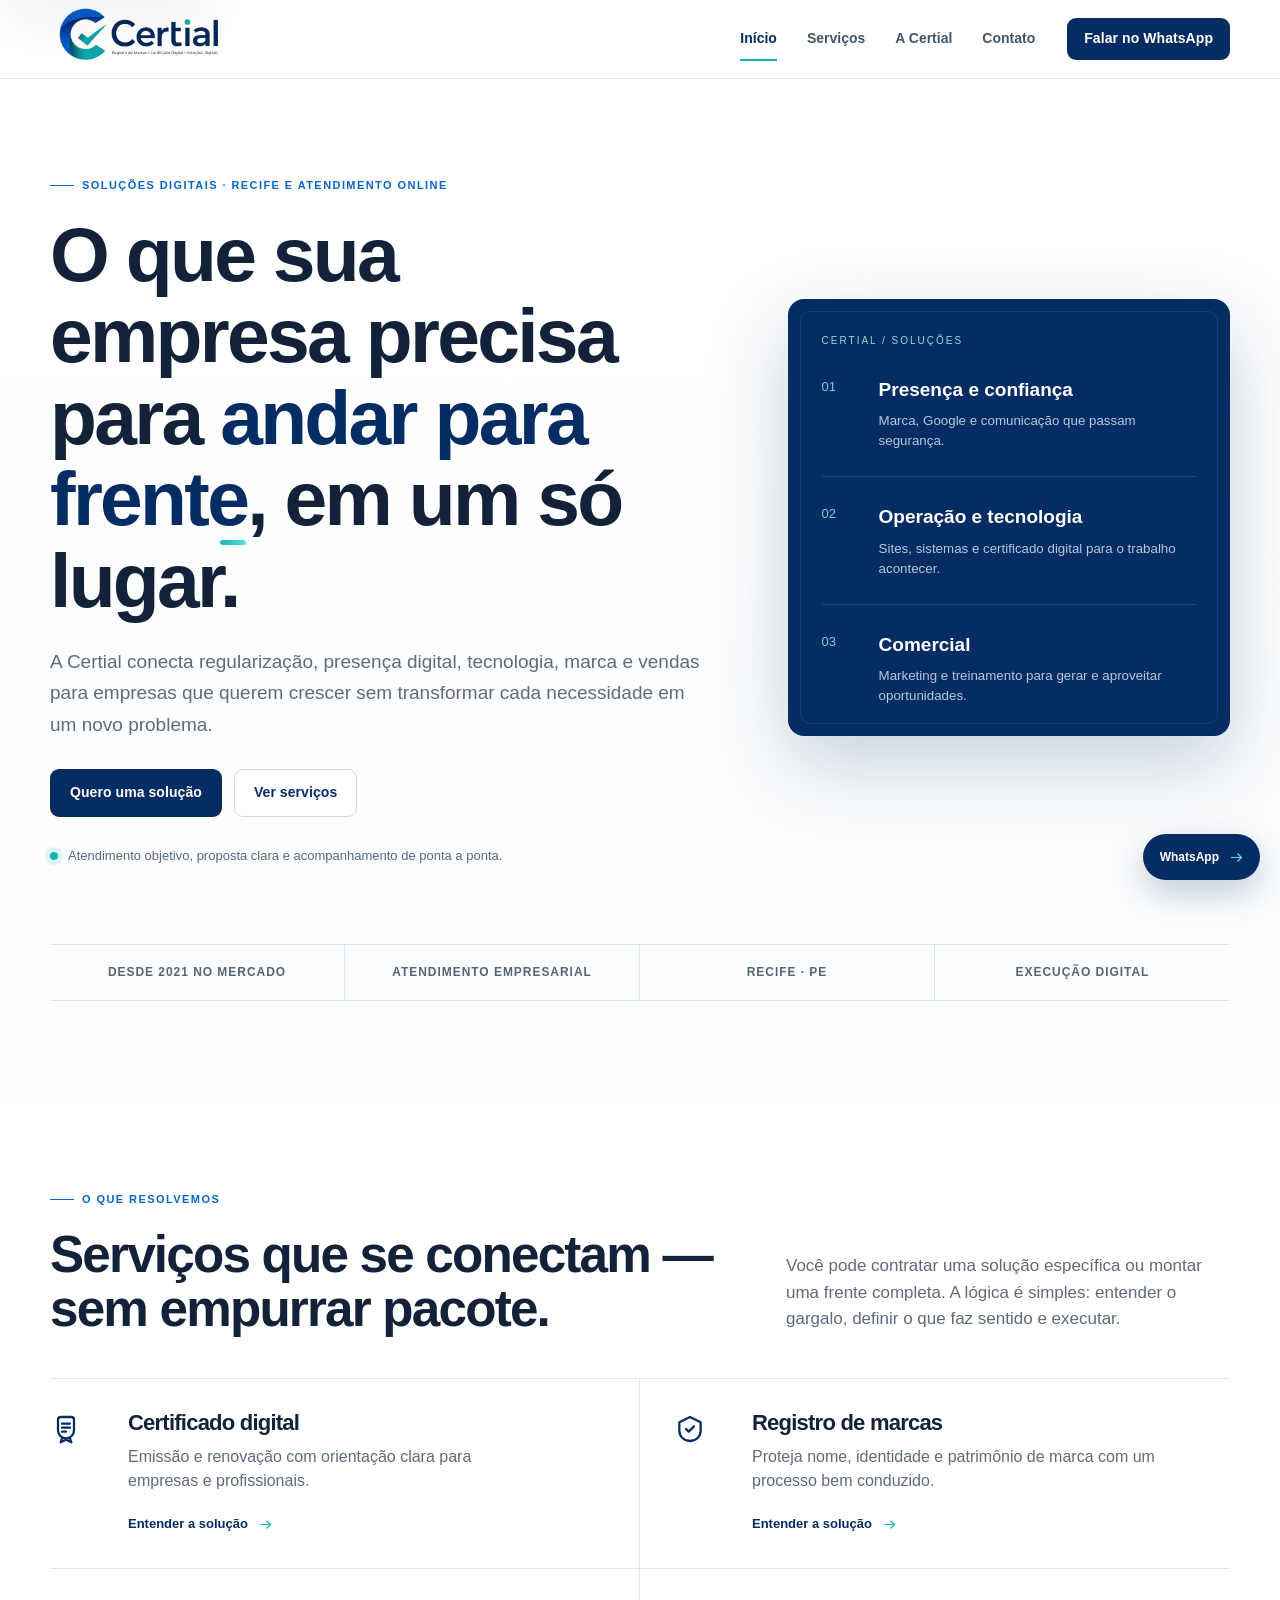
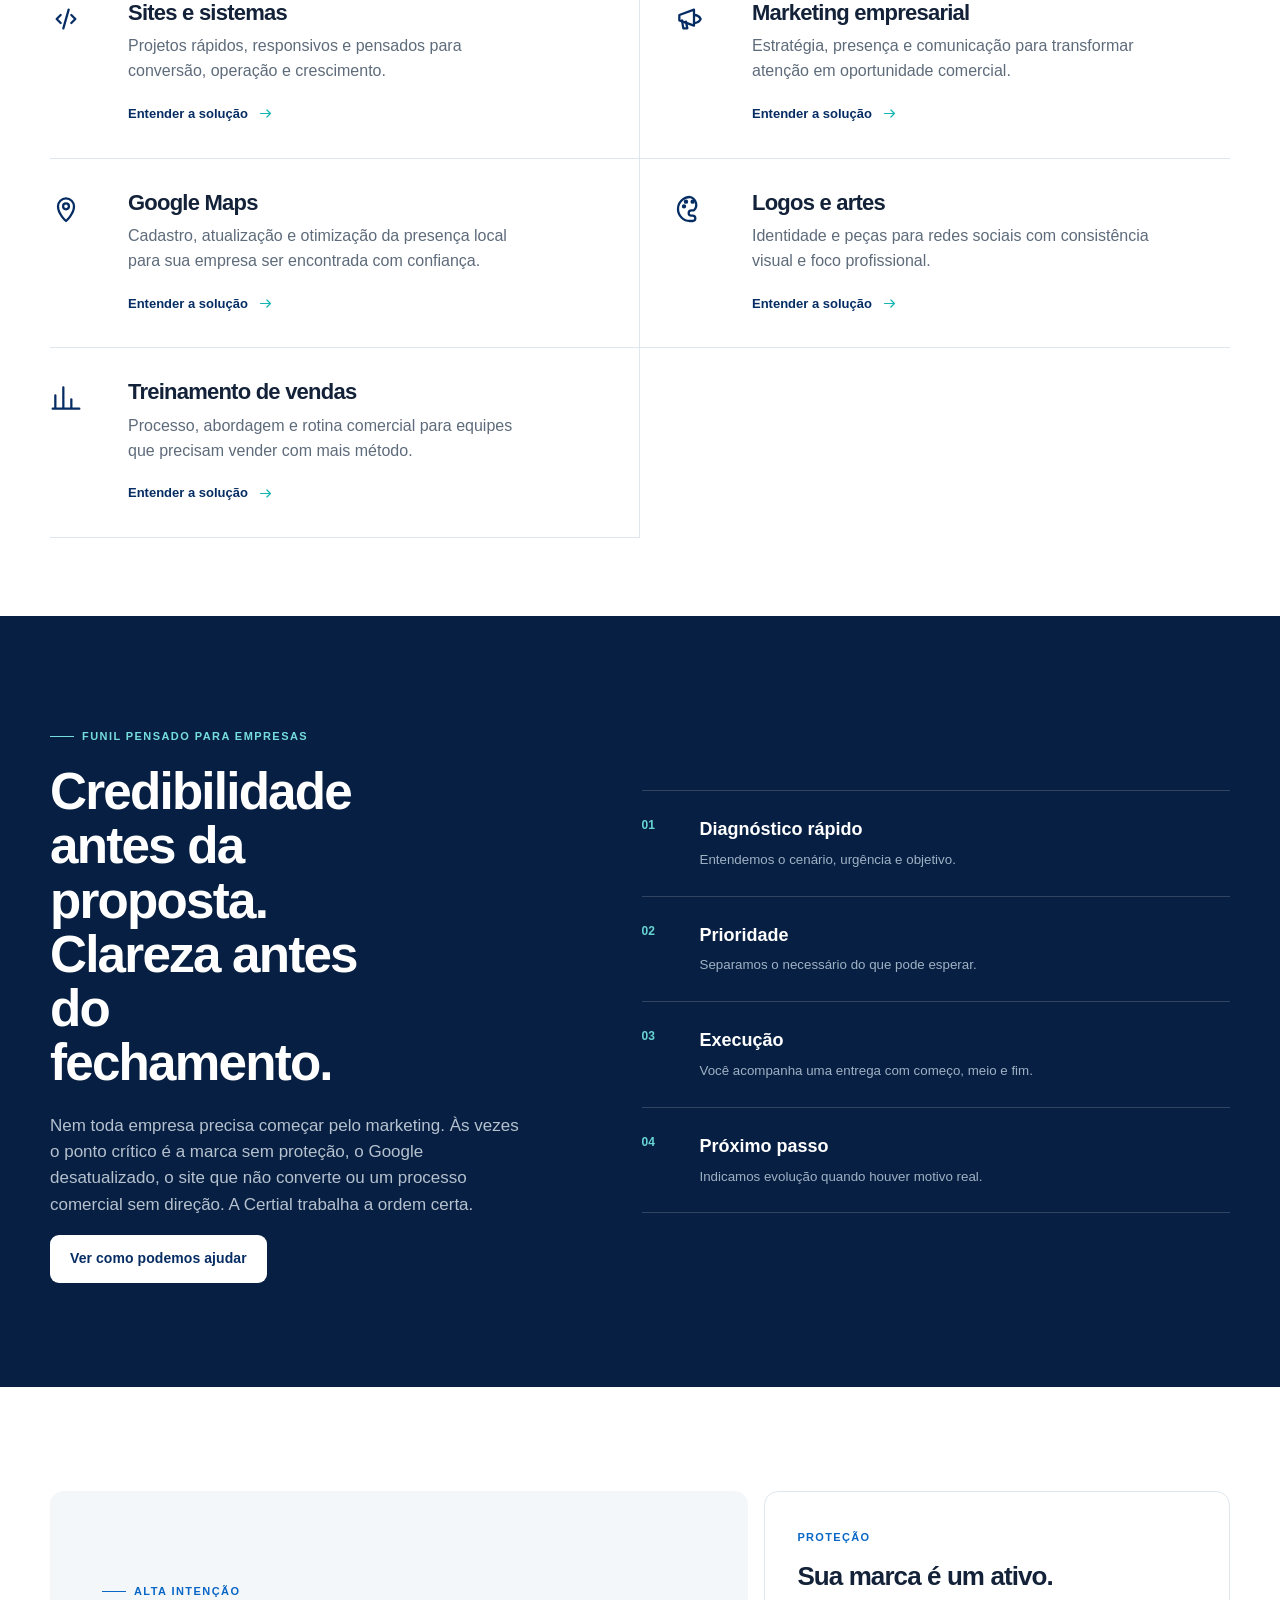
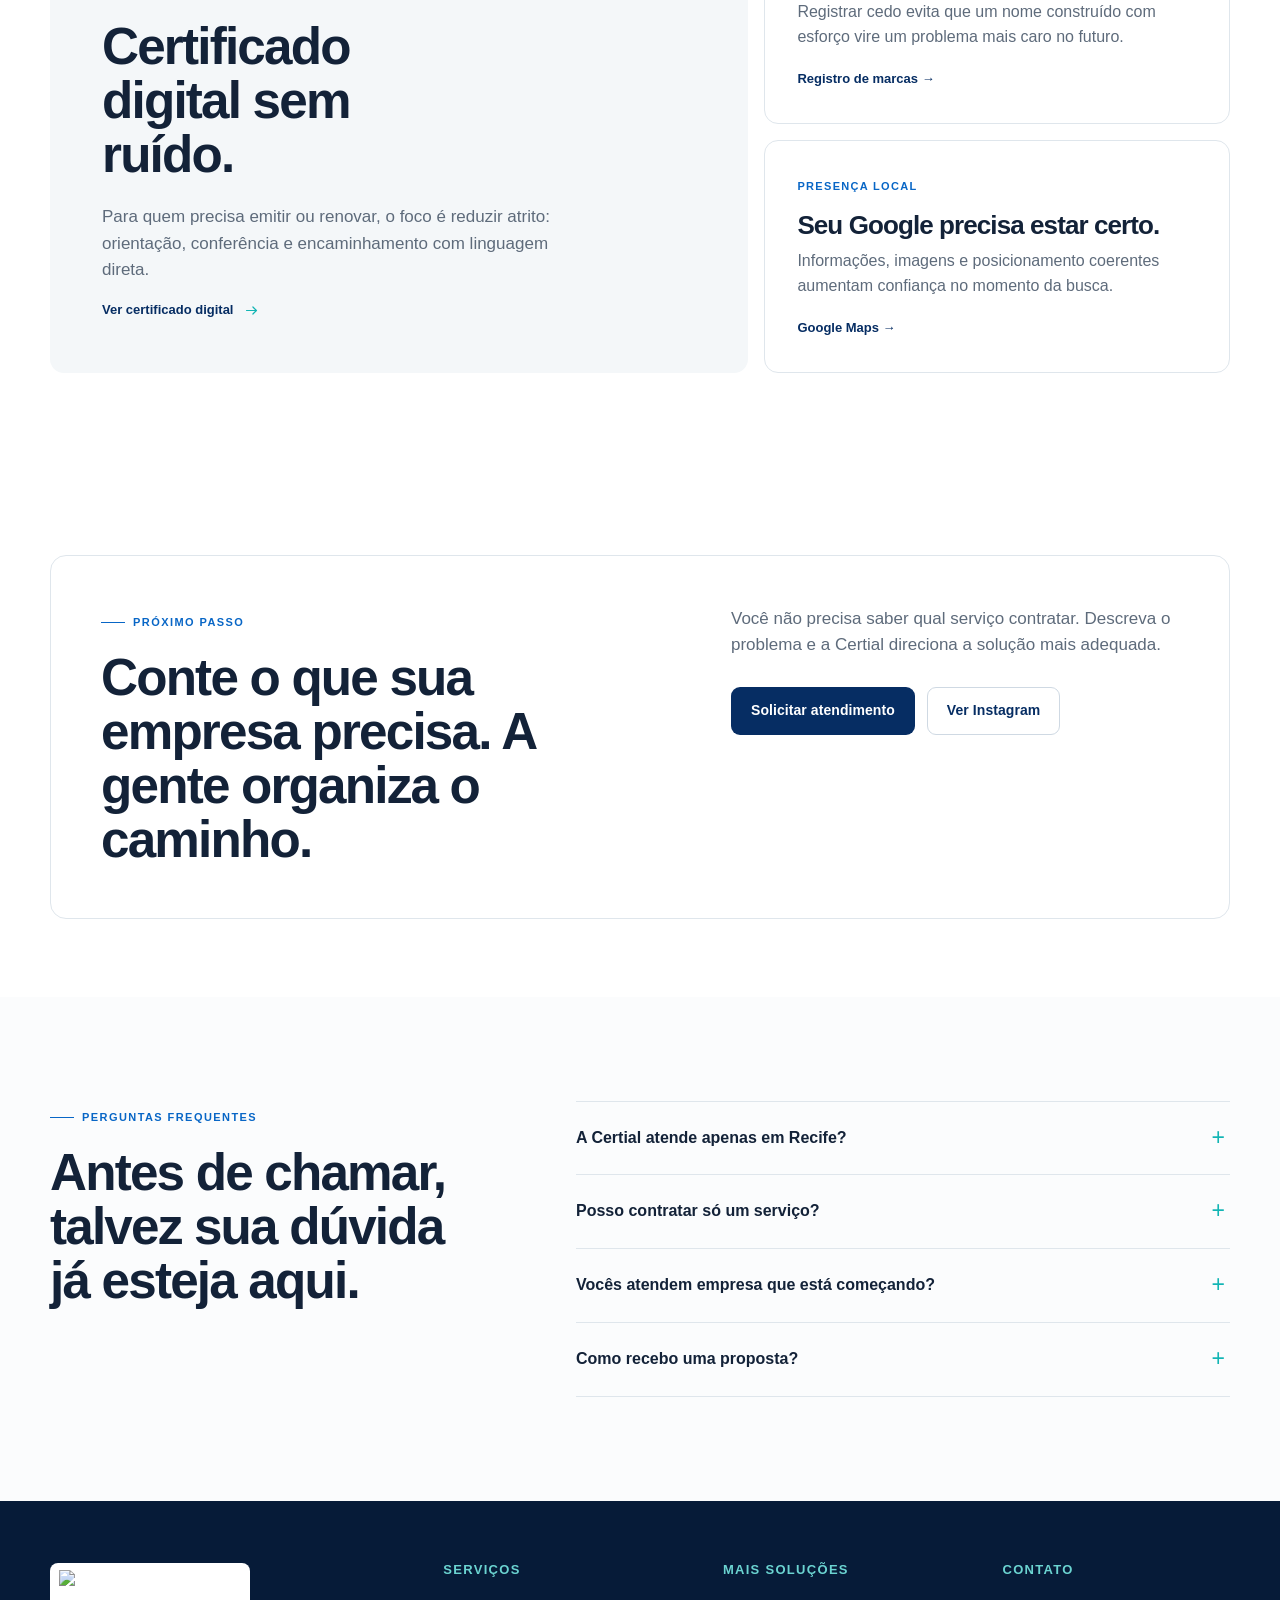
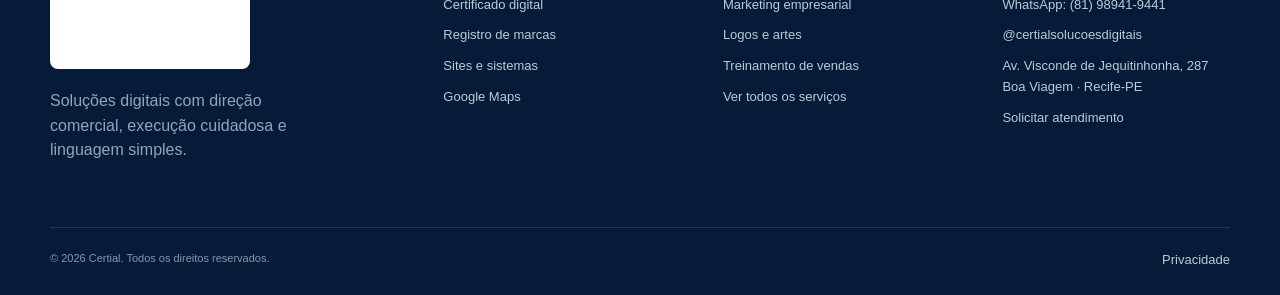
==== commit 30c56883: "Add files via upload" ====
--- a/index.html
+++ b/index.html
@@ -46,7 +46,7 @@
       <div class="panel-focus"><span>03</span><strong>Comercial</strong><small>Marketing e treinamento para gerar e aproveitar oportunidades.</small></div>
     </div>
   </div>
-  <div class="container hero-proof reveal delay-2"><span>Desde 2021 de mercado</span><span>Atendimento empresarial</span><span>Recife · PE</span><span>Execução digital</span></div>
+  <div class="container hero-proof reveal delay-2"><span>Desde 2021 no mercado</span><span>Atendimento empresarial</span><span>Recife · PE</span><span>Execução digital</span></div>
 </section>
 
 <section class="section-pad compact" id="servicos">
@@ -95,7 +95,7 @@
 </main>
 <footer class="site-footer">
   <div class="container footer-grid">
-    <div class="footer-brand"><img src="logo.webp" alt="Certial" width="250" height="106"><p>Soluções digitais com direção comercial, execução cuidadosa e linguagem simples.</p></div>
+    <div class="footer-brand"><img src="" alt="Certial" width="250" height="106"><p>Soluções digitais com direção comercial, execução cuidadosa e linguagem simples.</p></div>
     <div><h3>Serviços</h3><a href="certificado-digital.html">Certificado digital</a><a href="registro-de-marcas.html">Registro de marcas</a><a href="sites-sistemas.html">Sites e sistemas</a><a href="google-maps.html">Google Maps</a></div>
     <div><h3>Mais soluções</h3><a href="marketing.html">Marketing empresarial</a><a href="identidade-visual.html">Logos e artes</a><a href="treinamento-vendas.html">Treinamento de vendas</a><a href="servicos.html">Ver todos os serviços</a></div>
     <div><h3>Contato</h3><a href="https://wa.me/5581989419441?text=Ol%C3%A1%21%20Vim%20pelo%20site%20da%20Certial%20e%20gostaria%20de%20atendimento." target="_blank" rel="noopener">WhatsApp: (81) 98941-9441</a><a href="https://www.instagram.com/certialsolucoesdigitais/" target="_blank" rel="noopener">@certialsolucoesdigitais</a><a href="https://www.google.com/maps/search/?api=1&query=Av.%20Visconde%20de%20Jequitinhonha%20287%2C%20Boa%20Viagem%2C%20Recife%20PE" target="_blank" rel="noopener">Av. Visconde de Jequitinhonha, 287<br>Boa Viagem · Recife-PE</a><a href="contato.html">Solicitar atendimento</a></div>
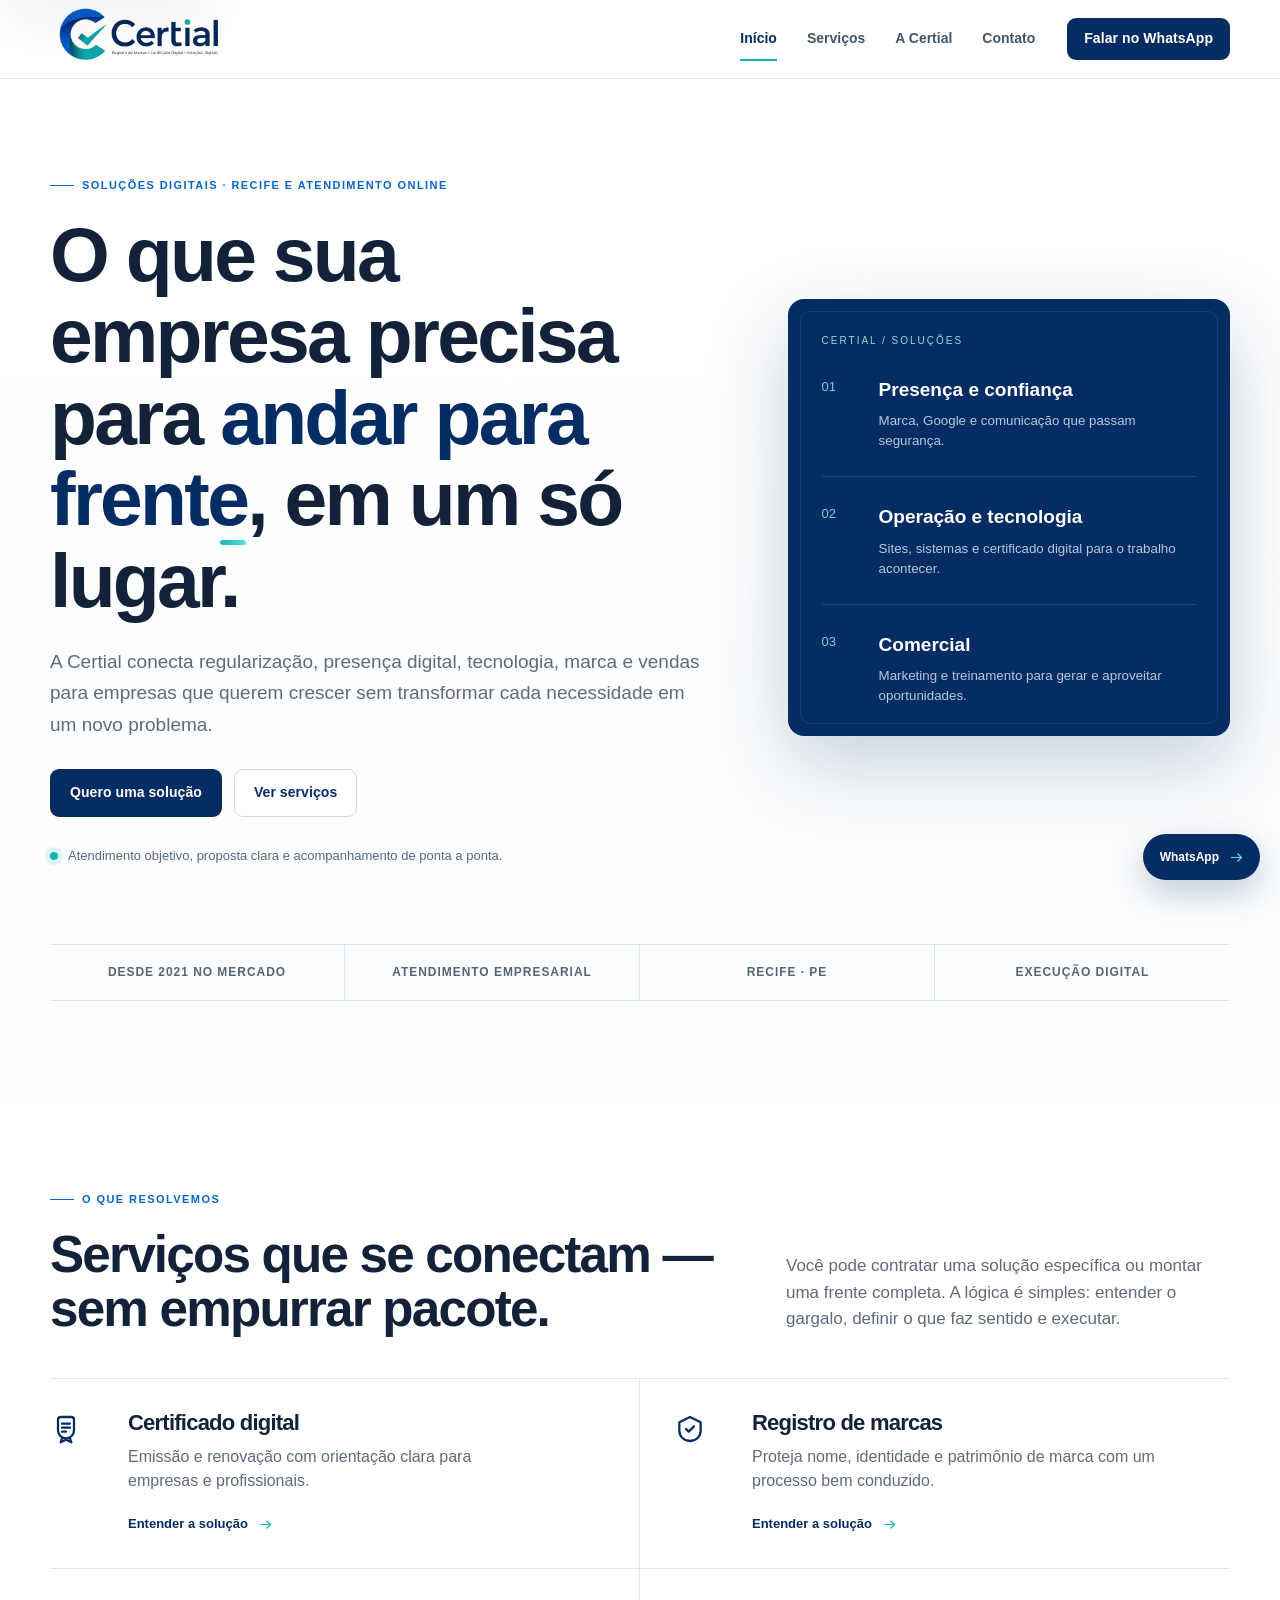
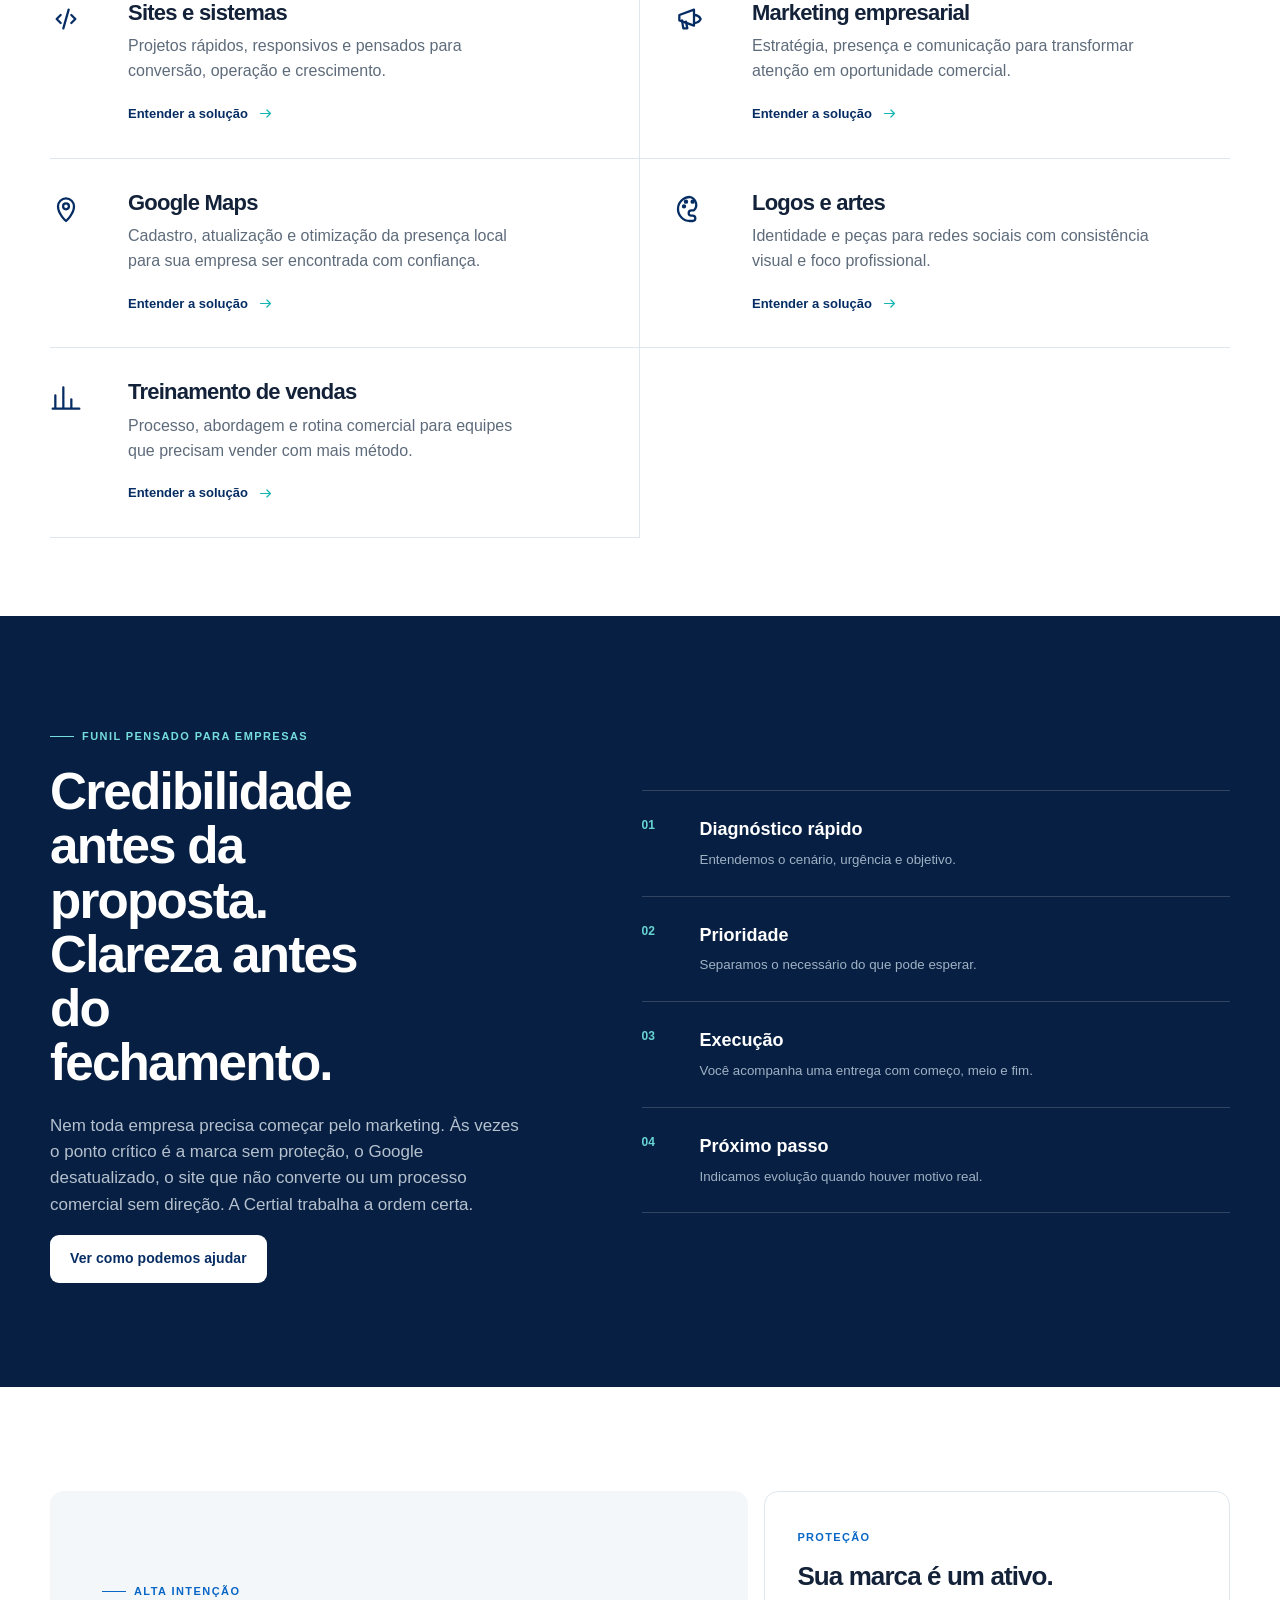
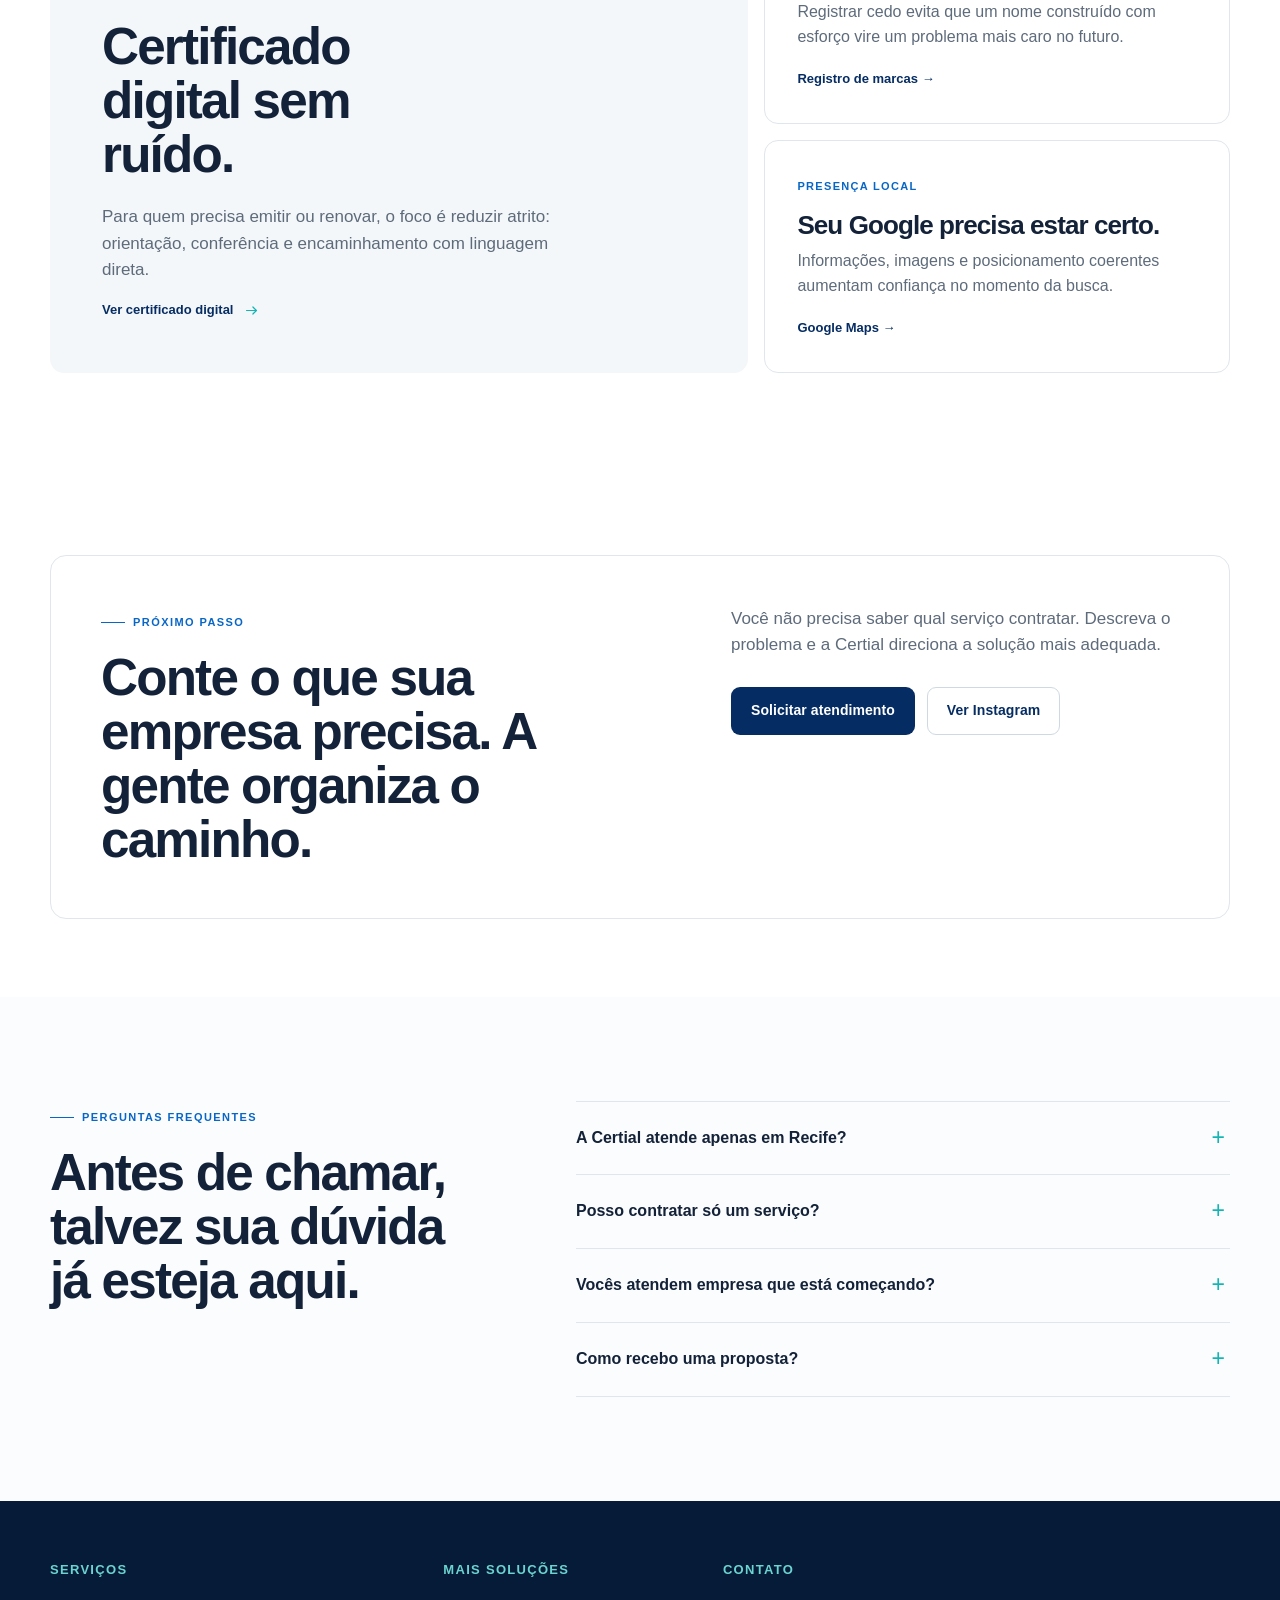
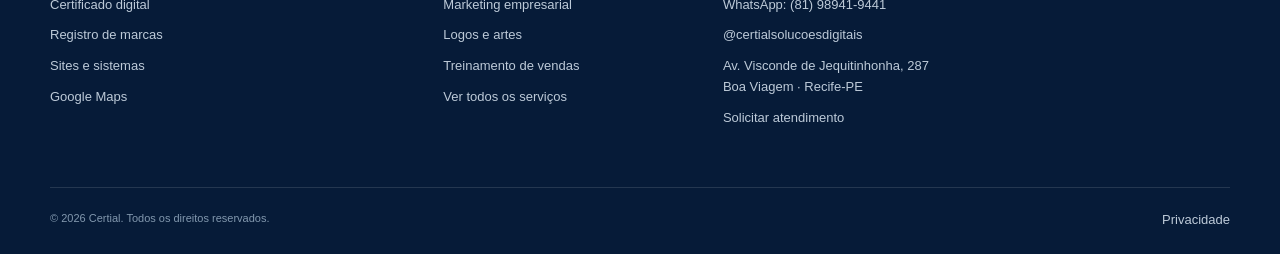
==== commit 869a22a9: "Add files via upload" ====
--- a/index.html
+++ b/index.html
@@ -95,7 +95,6 @@
 </main>
 <footer class="site-footer">
   <div class="container footer-grid">
-    <div class="footer-brand"><img src="" alt="Certial" width="250" height="106"><p>Soluções digitais com direção comercial, execução cuidadosa e linguagem simples.</p></div>
     <div><h3>Serviços</h3><a href="certificado-digital.html">Certificado digital</a><a href="registro-de-marcas.html">Registro de marcas</a><a href="sites-sistemas.html">Sites e sistemas</a><a href="google-maps.html">Google Maps</a></div>
     <div><h3>Mais soluções</h3><a href="marketing.html">Marketing empresarial</a><a href="identidade-visual.html">Logos e artes</a><a href="treinamento-vendas.html">Treinamento de vendas</a><a href="servicos.html">Ver todos os serviços</a></div>
     <div><h3>Contato</h3><a href="https://wa.me/5581989419441?text=Ol%C3%A1%21%20Vim%20pelo%20site%20da%20Certial%20e%20gostaria%20de%20atendimento." target="_blank" rel="noopener">WhatsApp: (81) 98941-9441</a><a href="https://www.instagram.com/certialsolucoesdigitais/" target="_blank" rel="noopener">@certialsolucoesdigitais</a><a href="https://www.google.com/maps/search/?api=1&query=Av.%20Visconde%20de%20Jequitinhonha%20287%2C%20Boa%20Viagem%2C%20Recife%20PE" target="_blank" rel="noopener">Av. Visconde de Jequitinhonha, 287<br>Boa Viagem · Recife-PE</a><a href="contato.html">Solicitar atendimento</a></div>
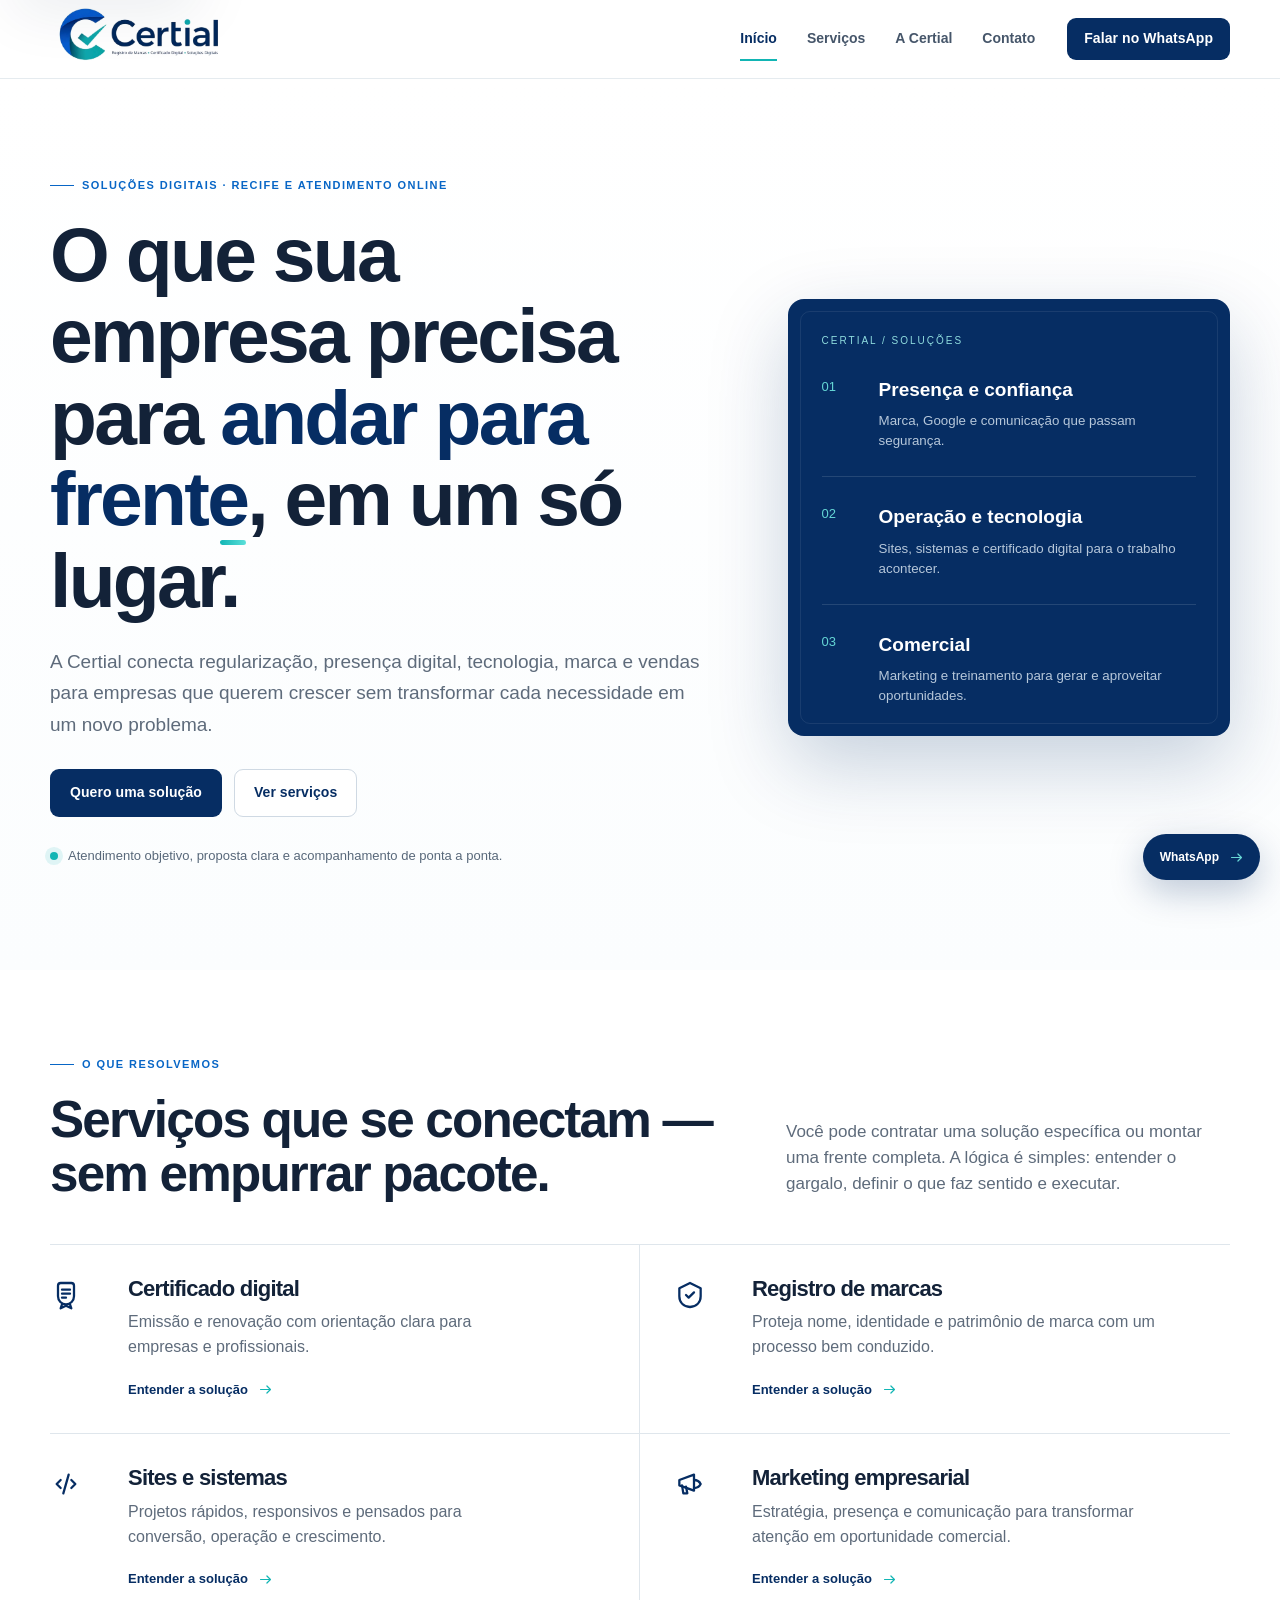
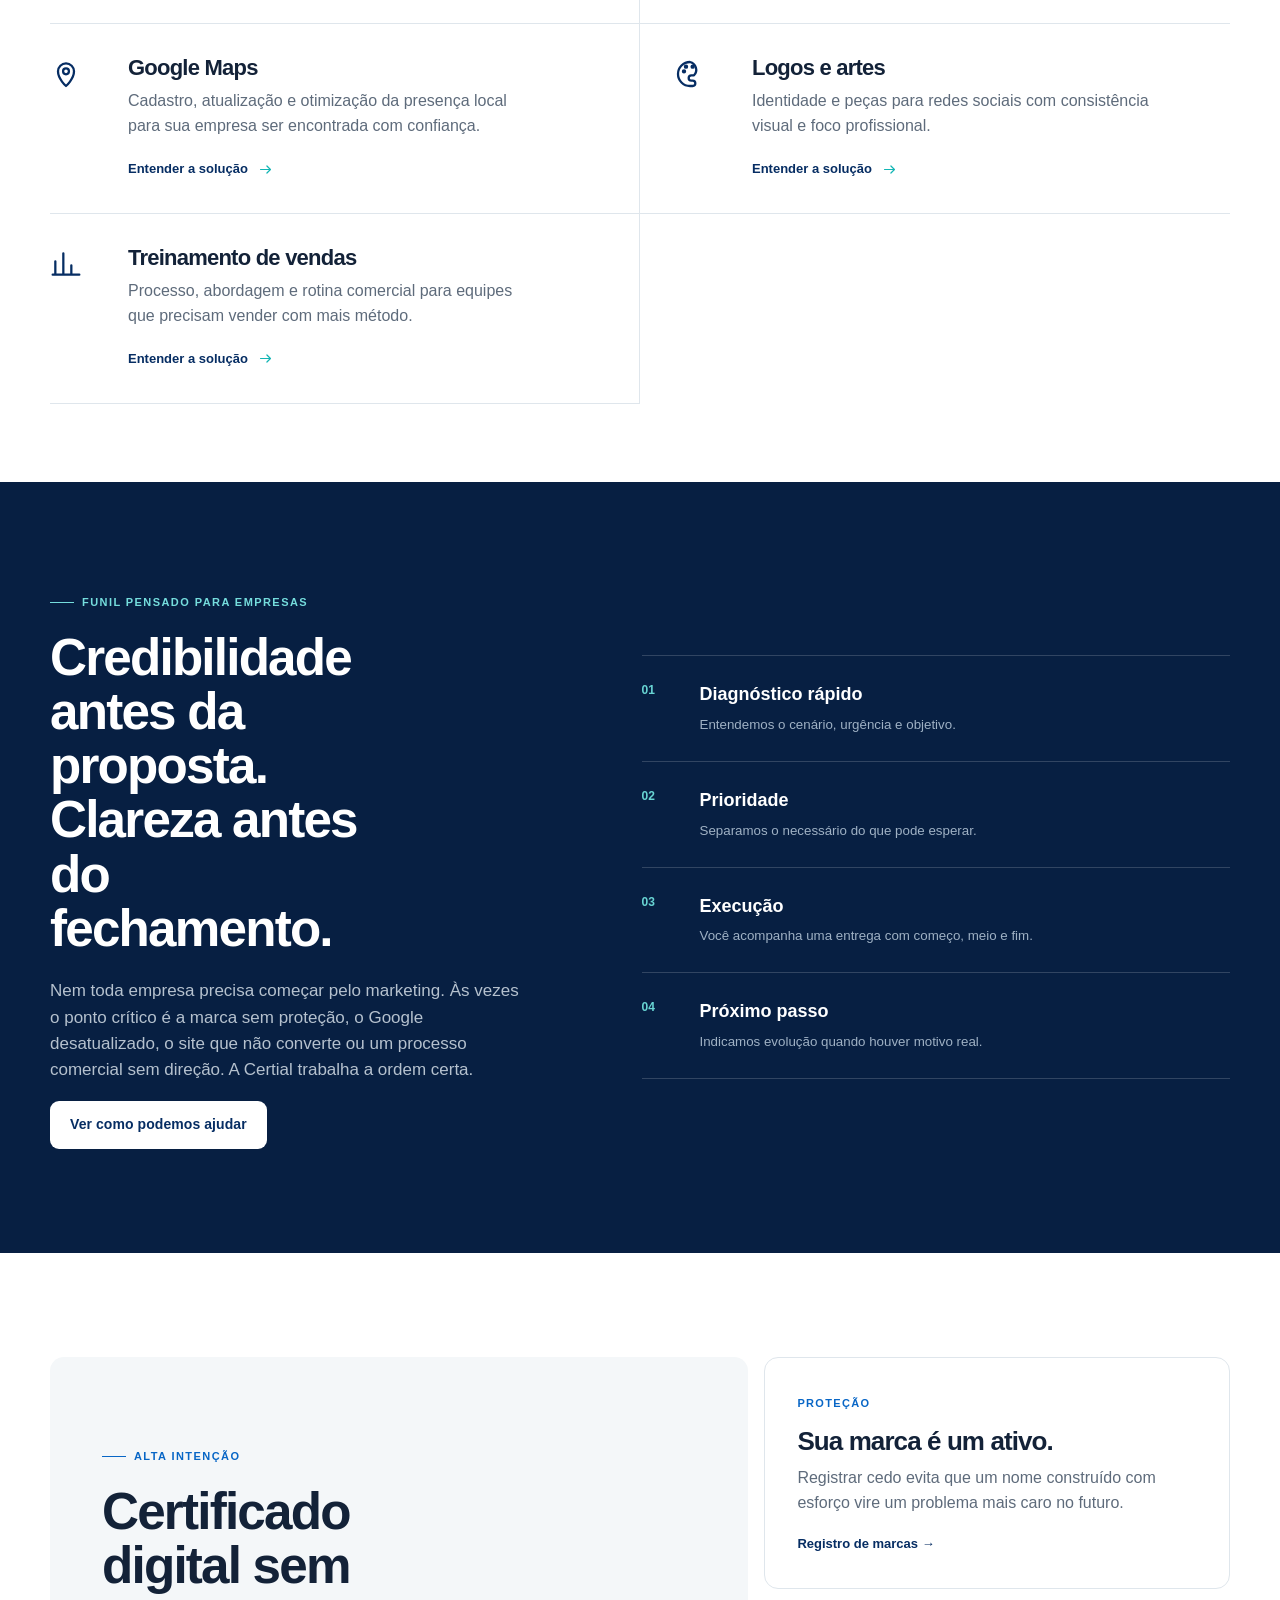
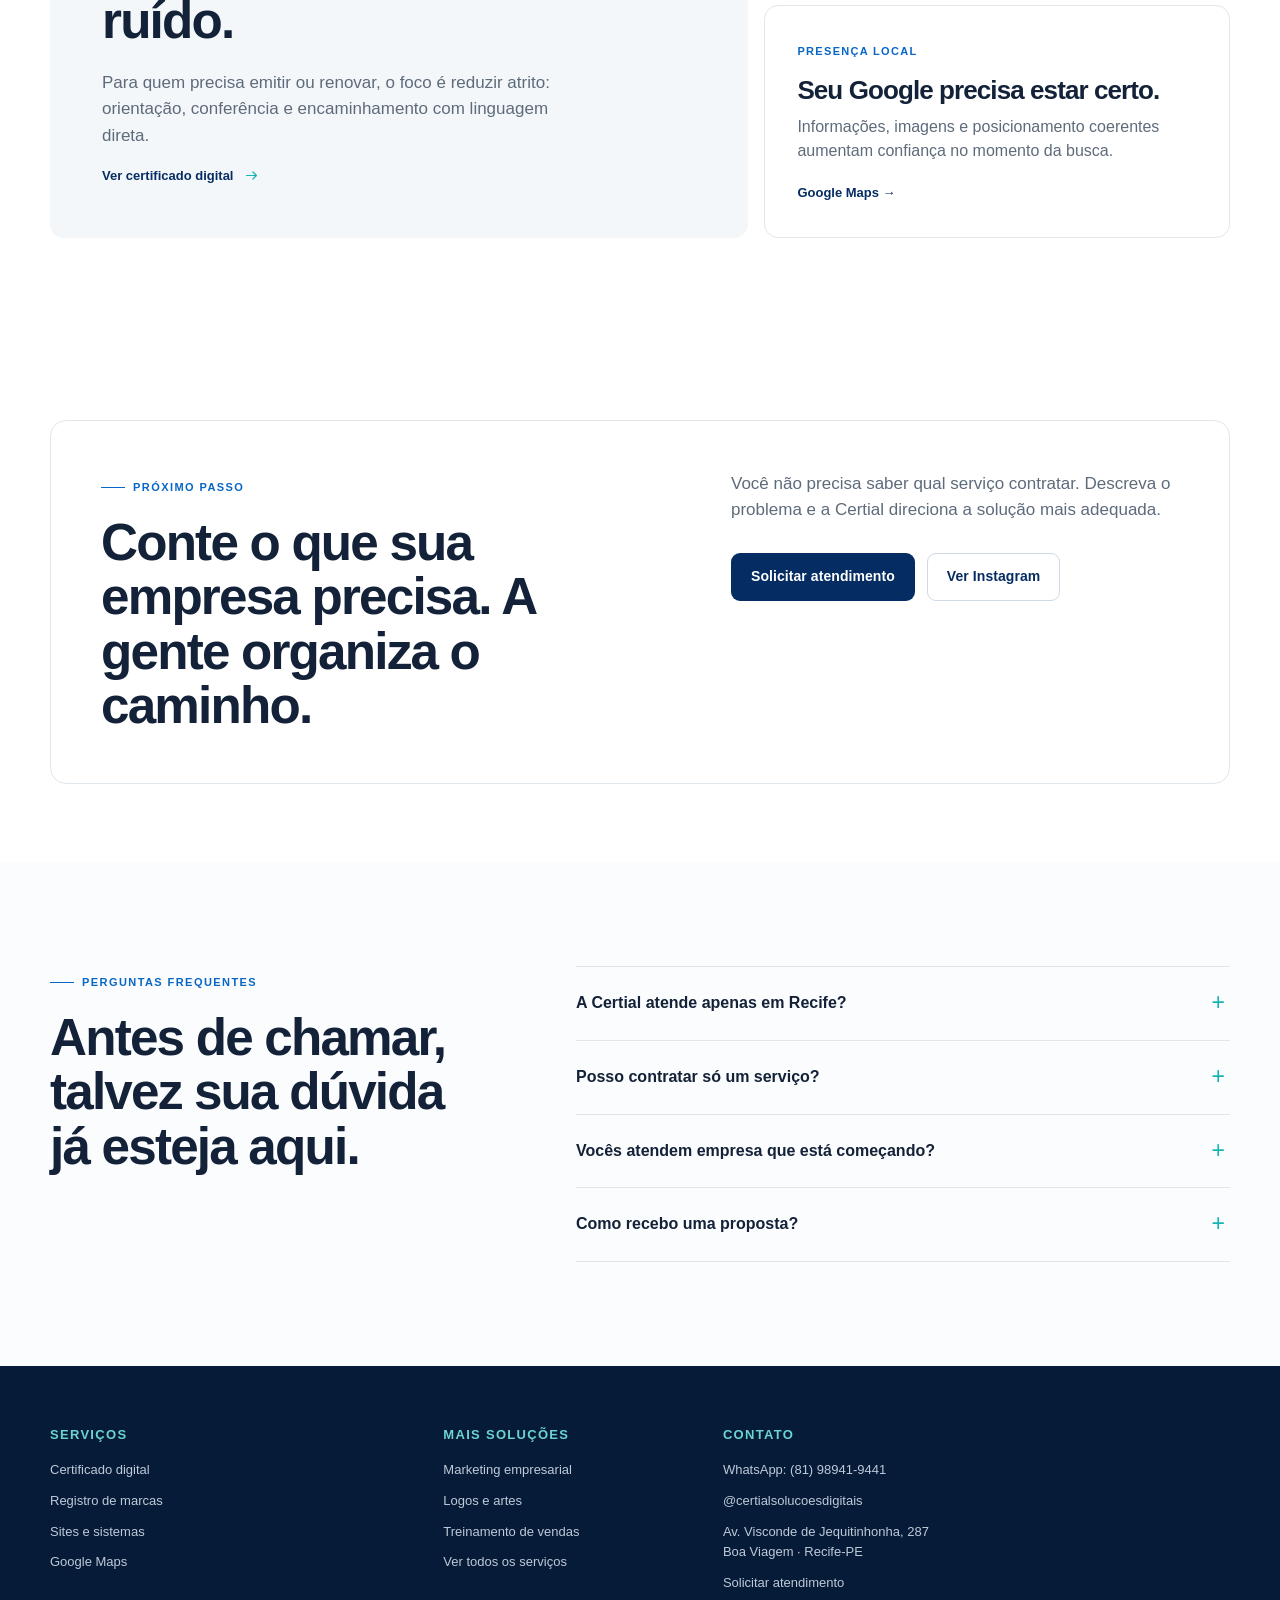
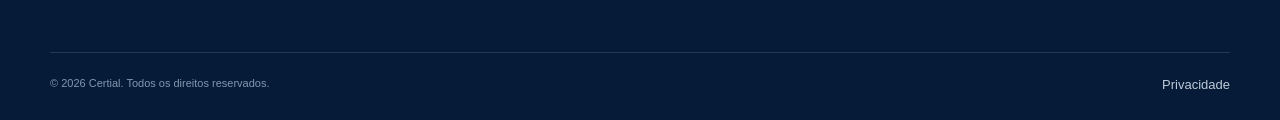
==== commit 17f76ab1: "Add files via upload" ====
--- a/index.html
+++ b/index.html
@@ -46,7 +46,6 @@
       <div class="panel-focus"><span>03</span><strong>Comercial</strong><small>Marketing e treinamento para gerar e aproveitar oportunidades.</small></div>
     </div>
   </div>
-  <div class="container hero-proof reveal delay-2"><span>Desde 2021 no mercado</span><span>Atendimento empresarial</span><span>Recife · PE</span><span>Execução digital</span></div>
 </section>
 
 <section class="section-pad compact" id="servicos">
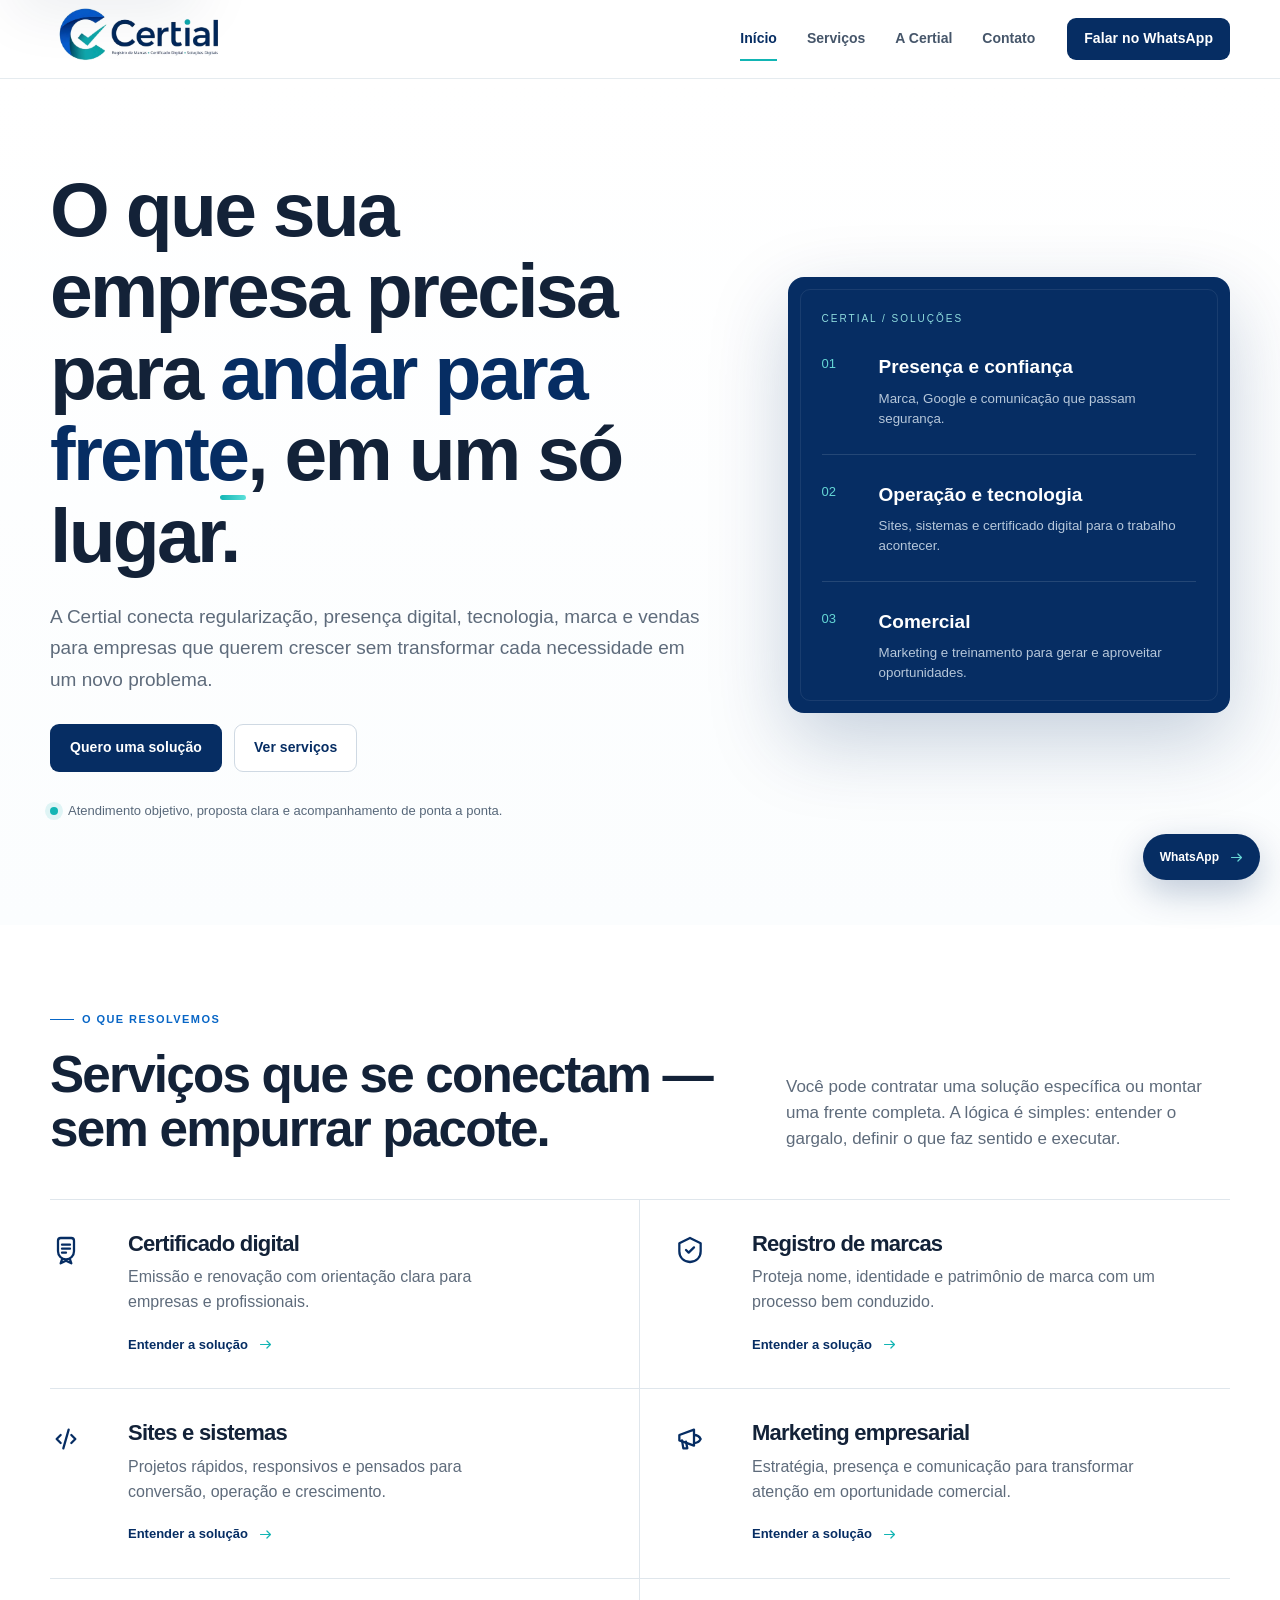
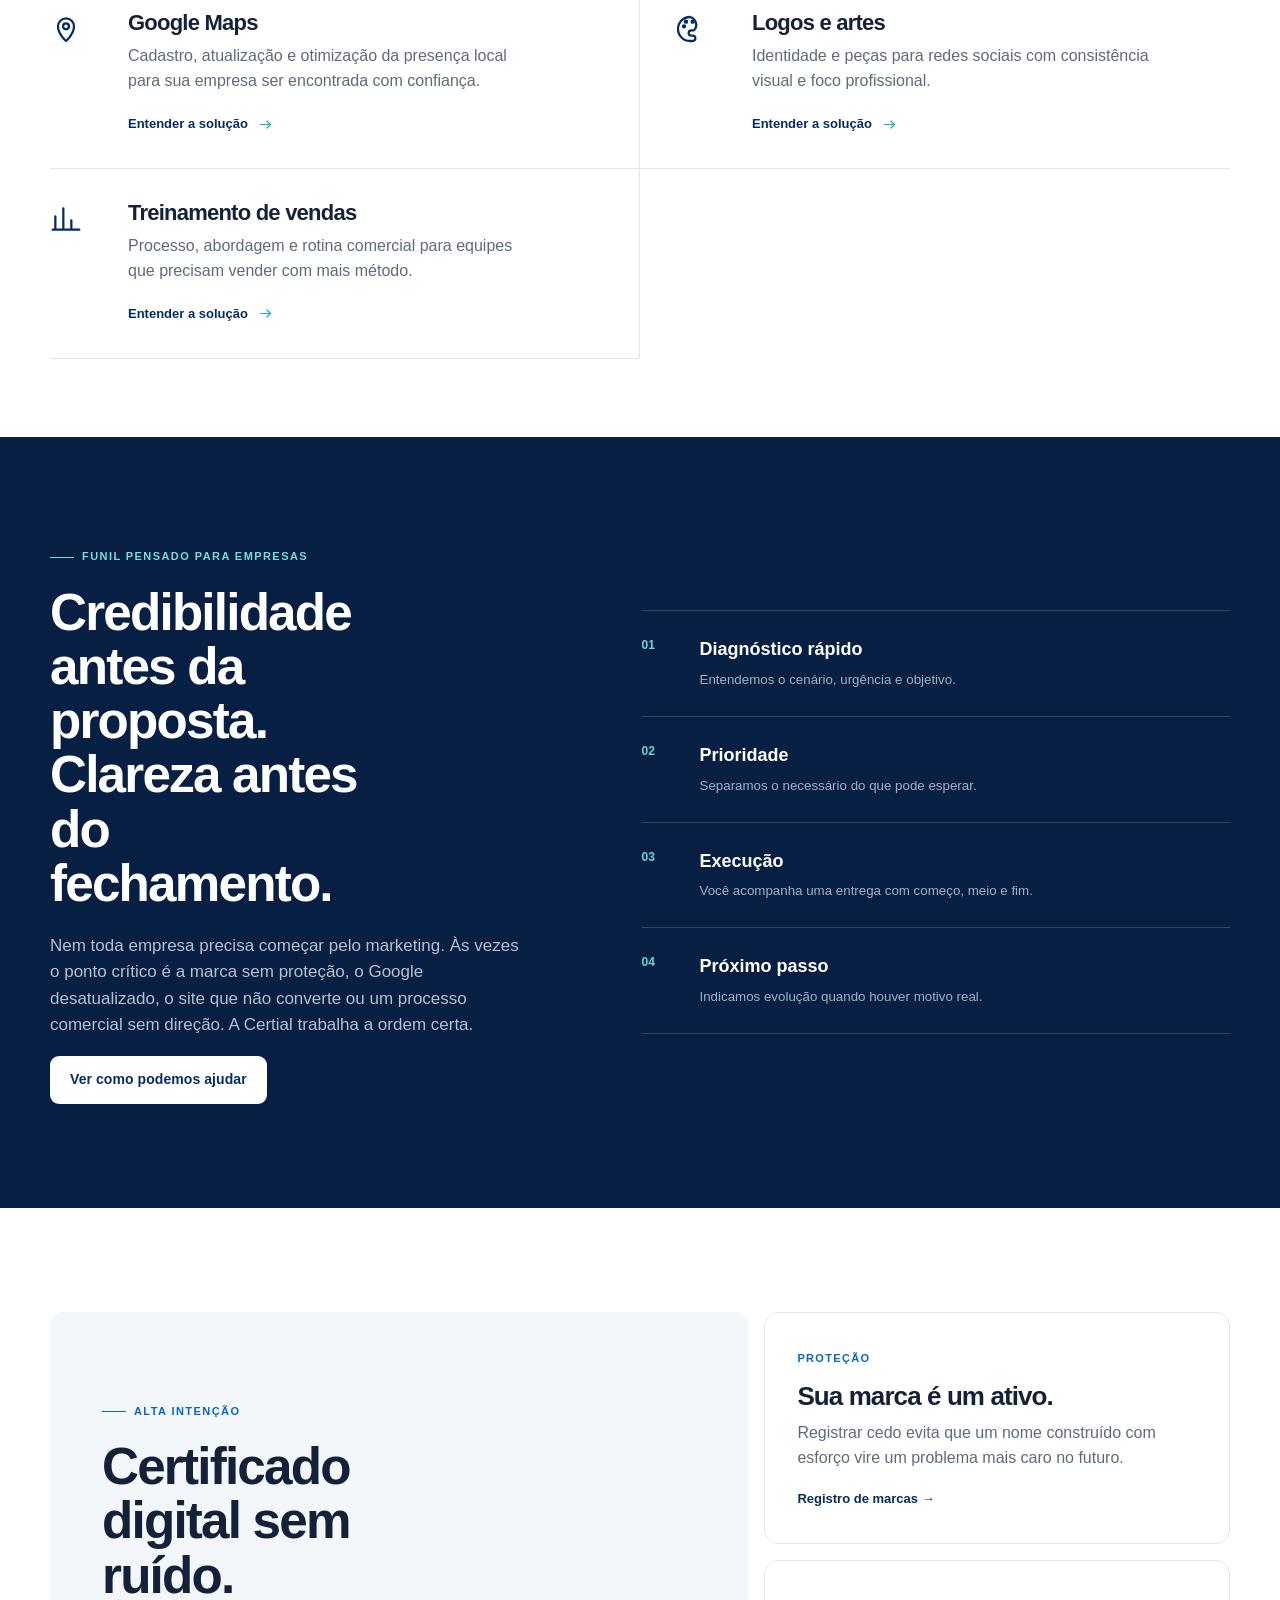
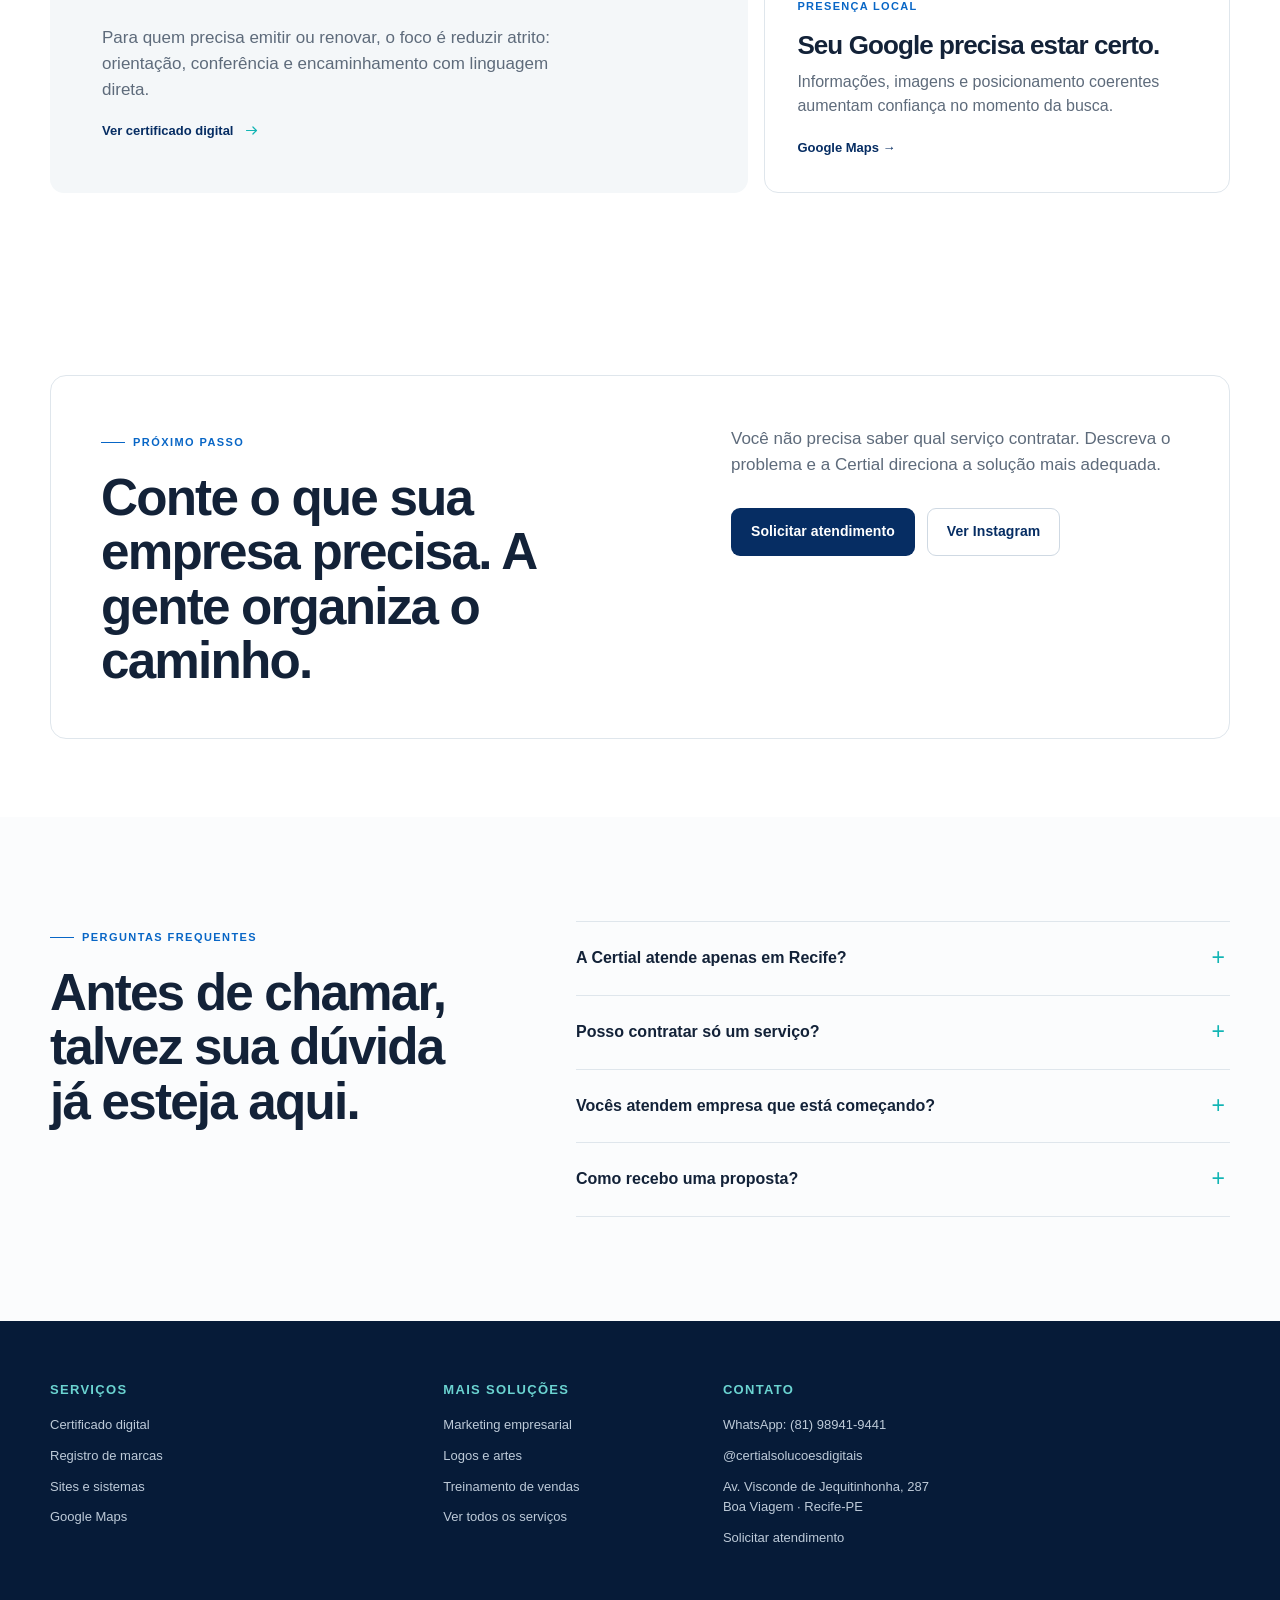
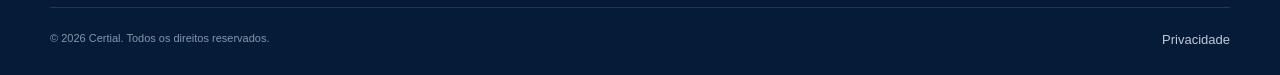
==== commit b48e1cc0: "Add files via upload" ====
--- a/index.html
+++ b/index.html
@@ -31,7 +31,6 @@
 <section class="hero section-pad">
   <div class="container hero-grid">
     <div class="hero-copy reveal">
-      <span class="eyebrow">Soluções digitais · Recife e atendimento online</span>
       <h1>O que sua empresa precisa para <em>andar para frente</em>, em um só lugar.</h1>
       <p class="hero-lead">A Certial conecta regularização, presença digital, tecnologia, marca e vendas para empresas que querem crescer sem transformar cada necessidade em um novo problema.</p>
       <div class="hero-actions"><a class="btn btn-primary" href="contato.html">Quero uma solução</a><a class="btn btn-ghost" href="#servicos">Ver serviços</a></div>
